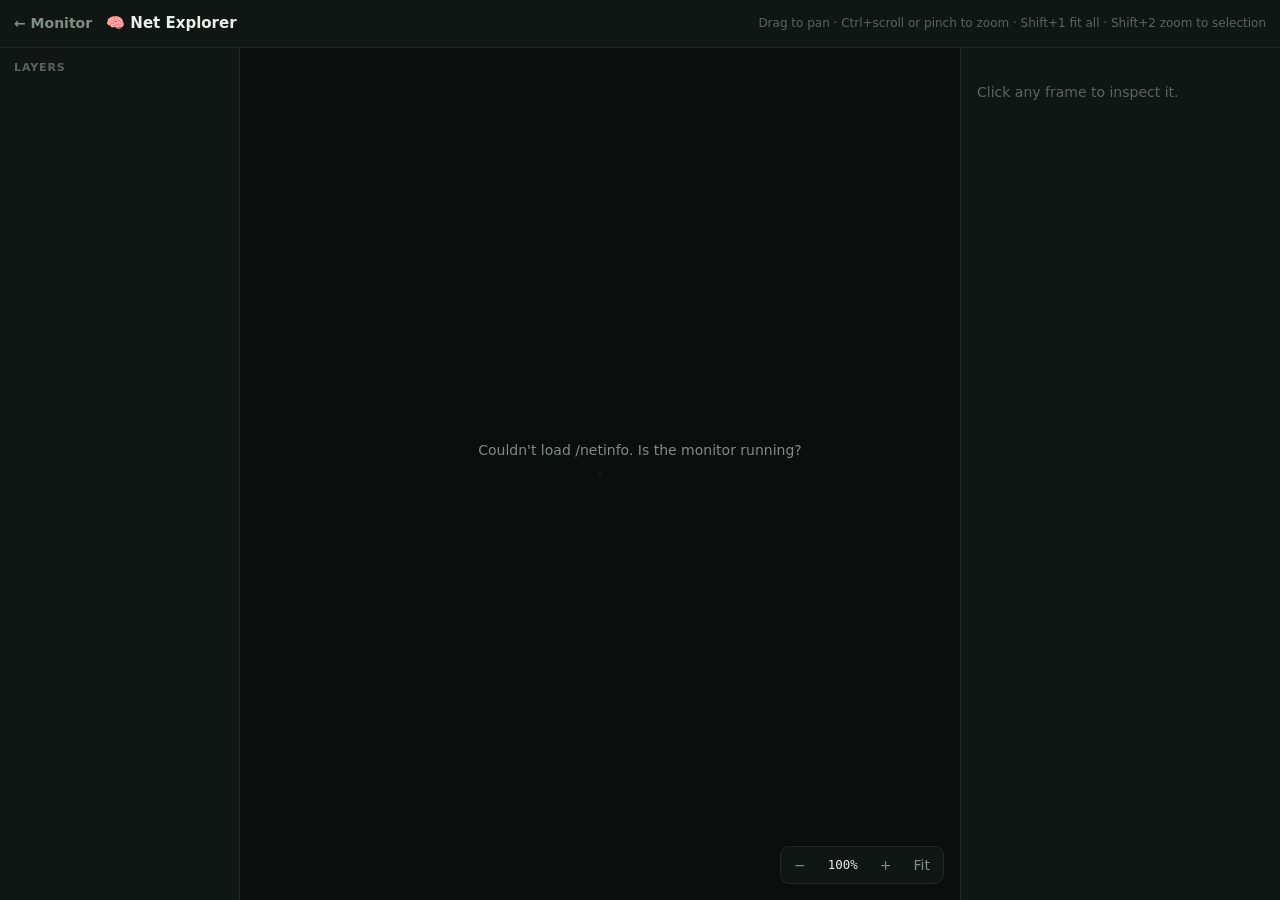
==== net.html @ 9beeb9b5 "Add the net explorer, a worker watchdog and English docs Net explorer (/net): a pan-and-zoom canvas " ====
<!doctype html>
<html lang="en">
<head>
<meta charset="utf-8">
<meta name="viewport" content="width=device-width, initial-scale=1, viewport-fit=cover">
<title>Stockfish Net Explorer</title>
<link rel="icon" href="/favicon.svg" type="image/svg+xml">
<style>
:root {
  color-scheme: dark;
  --bg: #0a0e0d; --panel: #101613; --panel2: #0d1310; --line: #1d2a23; --line2: #2a3d32;
  --text: #e7efe9; --muted: #7d8f85; --dim: #56665d;
  --green: #5fe08a; --blue: #6ea8ff; --amber: #f2b45a; --red: #ff6b6b; --violet: #b48cff; --cyan: #58d5e0;
  --font: "Segoe UI", system-ui, -apple-system, sans-serif;
}
* { box-sizing: border-box; }
html, body { margin: 0; height: 100%; background: var(--bg); color: var(--text); font: 14px/1.45 var(--font); overflow: hidden; }
a { color: var(--blue); }
button { font: inherit; color: inherit; }

/* top bar */
#top { position: fixed; inset: 0 0 auto 0; height: 48px; display: flex; align-items: center; gap: 14px; padding: 0 14px;
       background: var(--panel); border-bottom: 1px solid var(--line); z-index: 5; }
#top .back { color: var(--muted); text-decoration: none; font-weight: 600; }
#top .back:hover { color: var(--text); }
#top h1 { margin: 0; font-size: 15px; font-weight: 700; }
#top .net { color: var(--muted); font-size: 12.5px; font-family: Consolas, monospace; }
#top .hint { margin-left: auto; color: var(--dim); font-size: 12px; white-space: nowrap; }

/* side panels */
.side { position: fixed; top: 48px; bottom: 0; width: 240px; background: var(--panel); z-index: 4; overflow-y: auto; }
#layers { left: 0; border-right: 1px solid var(--line); }
#inspect { right: 0; width: 320px; border-left: 1px solid var(--line); padding: 14px 16px 30px; }
.side h3 { margin: 0; padding: 12px 14px 6px; font-size: 11px; letter-spacing: .08em; text-transform: uppercase; color: var(--dim); }
#layers .item { display: flex; gap: 8px; align-items: center; padding: 5px 14px; cursor: pointer; color: var(--muted); font-size: 13px; }
#layers .item:hover { background: var(--panel2); color: var(--text); }
#layers .item.on { background: #16261d; color: var(--text); }
#layers .item i { width: 9px; height: 9px; border-radius: 2px; flex: none; }
#layers .group { padding: 10px 14px 3px; font-size: 11px; color: var(--dim); text-transform: uppercase; letter-spacing: .06em; }
#inspect h2 { margin: 2px 0 4px; font-size: 17px; }
#inspect .kind { color: var(--dim); font-size: 11px; text-transform: uppercase; letter-spacing: .08em; }
#inspect .props { margin: 12px 0; border-top: 1px solid var(--line); }
#inspect .prop { display: flex; justify-content: space-between; gap: 10px; padding: 6px 0; border-bottom: 1px solid var(--line); font-size: 13px; }
#inspect .prop span:first-child { color: var(--muted); }
#inspect .prop span:last-child { font-family: Consolas, monospace; text-align: right; }
#inspect p { color: #c9d6cd; margin: 10px 0; }
#inspect .src { font-size: 12.5px; }
#inspect .empty { color: var(--dim); margin-top: 20px; }

/* canvas */
/* No text selection on the canvas: a drag pans, it never highlights (the inspector stays selectable) */
#canvas { user-select: none; -webkit-user-select: none; }
#canvas { position: fixed; top: 48px; left: 240px; right: 320px; bottom: 0; overflow: hidden; cursor: grab; touch-action: none;
          background-color: var(--bg);
          background-image: radial-gradient(circle, #1a2620 1px, transparent 1.2px); }
#canvas.grabbing { cursor: grabbing; }
#world { position: absolute; left: 0; top: 0; transform-origin: 0 0; }
#edges { position: absolute; left: 0; top: 0; overflow: visible; pointer-events: none; }

.frame { position: absolute; background: var(--panel); border: 1px solid var(--line2); border-radius: 12px; padding: 16px 18px; cursor: pointer;
         box-shadow: 0 8px 28px rgba(0,0,0,.35); }
.frame:hover { border-color: #3e5a49; }
.frame.on { border-color: var(--green); box-shadow: 0 0 0 2px var(--green), 0 8px 28px rgba(0,0,0,.35); }
.frame .label { position: absolute; top: -22px; left: 2px; font-size: 12px; color: var(--muted); white-space: nowrap; }
.frame h4 { margin: 0 0 6px; font-size: 16px; }
.frame .big { font-size: 28px; font-weight: 800; letter-spacing: -.01em; }
.frame .sub { color: var(--muted); font-size: 12.5px; }
.frame .mono { font-family: Consolas, monospace; }
.chip { display: inline-block; padding: 2px 8px; border-radius: 99px; font-size: 11.5px; font-weight: 700; background: #16261d; color: var(--green); }
.feat { margin-top: 10px; padding: 10px 12px; border-radius: 9px; background: var(--panel2); border: 1px solid var(--line); }
.feat b { font-size: 14px; }
.bar { height: 6px; border-radius: 3px; background: #18231d; margin-top: 6px; overflow: hidden; }
.bar > div { height: 100%; border-radius: 3px; }
.layer { display: flex; align-items: center; justify-content: space-between; gap: 8px; padding: 7px 10px; margin-top: 7px; border-radius: 8px;
         background: var(--panel2); border: 1px solid var(--line); font-size: 13px; }
.layer .shape { font-family: Consolas, monospace; color: var(--cyan); }
.down { text-align: center; color: var(--dim); font-size: 12px; line-height: 1; margin-top: 5px; }

.lane-title { position: absolute; font-size: 22px; font-weight: 800; color: var(--text); white-space: nowrap; }
.lane-sub { position: absolute; font-size: 13px; color: var(--muted); white-space: nowrap; }
.card { position: absolute; width: 260px; background: var(--panel); border: 1px solid var(--line2); border-radius: 10px; padding: 12px 14px; cursor: pointer; }
.card:hover { border-color: #3e5a49; }
.card.on { border-color: var(--green); box-shadow: 0 0 0 2px var(--green); }
.card .date { color: var(--dim); font-size: 11.5px; }
.card .t { font-weight: 700; margin: 3px 0; font-size: 13.5px; }
.card .who { color: var(--muted); font-size: 12px; }
.card .elo { margin-top: 6px; font-family: Consolas, monospace; font-size: 12.5px; color: var(--green); }
.state { display: inline-block; font-size: 10.5px; font-weight: 800; text-transform: uppercase; letter-spacing: .05em; padding: 1px 7px; border-radius: 99px; }
.state.merged { background: #16301f; color: var(--green); }
.state.open { background: #182640; color: var(--blue); }
.state.closed { background: #22201d; color: var(--dim); }

/* stack picker */
.grid { display: grid; grid-template-columns: repeat(24, 1fr); gap: 2px; margin-top: 10px; }
.grid div { aspect-ratio: 1; border-radius: 2px; background: #18231d; }
.grid div.hit { background: var(--amber); box-shadow: 0 0 0 2px #fff3; }
.ctl { display: flex; flex-wrap: wrap; gap: 6px 14px; margin-top: 10px; font-size: 12.5px; color: var(--muted); }
.ctl label { display: flex; align-items: center; gap: 6px; }
.ctl select, .ctl input { background: var(--panel2); color: var(--text); border: 1px solid var(--line2); border-radius: 6px; padding: 2px 4px; font: inherit; }
.ctl input[type=range] { accent-color: var(--amber); width: 110px; padding: 0; }

/* neuron explorer */
#ncv { display: block; margin-top: 12px; image-rendering: pixelated; cursor: crosshair; border-radius: 4px; }
.boards { display: grid; grid-template-columns: repeat(4, 1fr); gap: 14px; margin-top: 12px; }
.boards figure { margin: 0; }
.boards figcaption { font-size: 12px; color: var(--muted); margin-bottom: 4px; }
.boards canvas { width: 100%; image-rendering: pixelated; border-radius: 3px; display: block; }
.legend { display: flex; align-items: center; gap: 8px; font-size: 11.5px; color: var(--muted); margin-top: 8px; }
.legend .ramp { width: 140px; height: 8px; border-radius: 4px; background: linear-gradient(90deg, #4da3ff, #101613, #ff9d4d); }

/* zoom controls */
#zoom { position: fixed; right: 336px; bottom: 16px; display: flex; gap: 4px; align-items: center; z-index: 4;
        background: var(--panel); border: 1px solid var(--line); border-radius: 9px; padding: 4px; }
#zoom button { background: none; border: 0; padding: 4px 9px; border-radius: 6px; cursor: pointer; color: var(--muted); }
#zoom button:hover { background: var(--panel2); color: var(--text); }
#zoom span { min-width: 48px; text-align: center; font-size: 12.5px; font-family: Consolas, monospace; }
#loading { position: fixed; left: 50%; top: 50%; transform: translate(-50%, -50%); color: var(--muted); z-index: 3; }

@media (max-width: 900px) {
  #layers { display: none; }
  #inspect { top: auto; height: 38vh; width: 100%; border-left: 0; border-top: 1px solid var(--line); }
  #canvas { left: 0; right: 0; bottom: 38vh; }
  #zoom { right: 12px; bottom: calc(38vh + 12px); }
  #top .hint { display: none; }
}
</style>
</head>
<body>
<header id="top">
  <a class="back" href="/">← Monitor</a>
  <h1>🧠 Net Explorer</h1>
  <span class="net" id="netname"></span>
  <span class="hint">Drag to pan · Ctrl+scroll or pinch to zoom · Shift+1 fit all · Shift+2 zoom to selection</span>
</header>
<nav class="side" id="layers"><h3>Layers</h3><div id="layerList"></div></nav>
<main id="canvas"><div id="world"><svg id="edges"></svg></div></main>
<aside class="side" id="inspect"><div class="empty">Click any frame to inspect it.</div></aside>
<div id="zoom"><button id="zout" title="Zoom out (−)">−</button><span id="zpct">100%</span><button id="zin" title="Zoom in (+)">+</button><button id="zfit" title="Fit all (Shift+1)">Fit</button></div>
<div id="loading">Reading Stockfish's source…</div>

<script>
const $ = id => document.getElementById(id);
const esc = s => String(s ?? "").replace(/[&<>"]/g, c => ({ "&": "&amp;", "<": "&lt;", ">": "&gt;", '"': "&quot;" }[c]));
const num = n => Number(n).toLocaleString("en-US");
const SRC = "https://github.com/official-stockfish/Stockfish/blob/master/src/";

// ---------- camera ----------
const cam = { x: 0, y: 0, z: 1 };
const world = $("world"), canvas = $("canvas");
function apply() {
  world.style.transform = `translate(${cam.x}px, ${cam.y}px) scale(${cam.z})`;
  $("zpct").textContent = Math.round(cam.z * 100) + "%";
}
function zoomAt(cx, cy, factor) {
  const z = Math.min(4, Math.max(0.08, cam.z * factor));
  cam.x = cx - (cx - cam.x) * (z / cam.z);
  cam.y = cy - (cy - cam.y) * (z / cam.z);
  cam.z = z;
  apply();
}
let pendingFit = null;
function fitTo(box, pad = 60, maxZ = 1.4) {
  const w = canvas.clientWidth, h = canvas.clientHeight;
  // A hidden or not-yet-laid-out canvas has no size: fit once it gets one
  if (w <= pad * 2 || h <= pad * 2) { pendingFit = [box, pad, maxZ]; return; }
  pendingFit = null;
  const z = Math.max(0.08, Math.min(maxZ, (w - pad * 2) / box.w, (h - pad * 2) / box.h));
  cam.z = z;
  cam.x = (w - box.w * z) / 2 - box.x * z;
  cam.y = (h - box.h * z) / 2 - box.y * z;
  apply();
}
let worldBox = { x: 0, y: 0, w: 1000, h: 800 };
const center = () => [canvas.clientWidth / 2, canvas.clientHeight / 2];

// Figma-style input: wheel pans, Ctrl/⌘+wheel (and trackpad pinch) zooms, drag the background to pan
canvas.addEventListener("wheel", e => {
  e.preventDefault();
  const r = canvas.getBoundingClientRect();
  if (e.ctrlKey || e.metaKey) zoomAt(e.clientX - r.left, e.clientY - r.top, Math.exp(-e.deltaY * 0.0022));
  else { cam.x -= e.shiftKey ? e.deltaY : e.deltaX; cam.y -= e.shiftKey ? 0 : e.deltaY; apply(); }
}, { passive: false });

const pointers = new Map();
let drag = null, pinch = null;
canvas.addEventListener("pointerdown", e => {
  if (e.target.closest("input,select,a")) return;  // the stack picker's controls work normally
  e.preventDefault();  // no text selection or native drag starting under the pointer
  window.getSelection()?.removeAllRanges();
  pointers.set(e.pointerId, { x: e.clientX, y: e.clientY });
  if (pointers.size === 2) {
    const [a, b] = [...pointers.values()];
    pinch = { d: Math.hypot(a.x - b.x, a.y - b.y), z: cam.z };
    drag = null;
    return;
  }
  // Frames are clickable; a drag that starts on one still pans once it moves
  drag = { x: e.clientX, y: e.clientY, cx: cam.x, cy: cam.y, moved: false, target: e.target };
  canvas.setPointerCapture(e.pointerId);
});
canvas.addEventListener("pointermove", e => {
  if (!pointers.has(e.pointerId)) return;
  pointers.set(e.pointerId, { x: e.clientX, y: e.clientY });
  if (pinch && pointers.size === 2) {
    const [a, b] = [...pointers.values()], r = canvas.getBoundingClientRect();
    const d = Math.hypot(a.x - b.x, a.y - b.y);
    zoomAt((a.x + b.x) / 2 - r.left, (a.y + b.y) / 2 - r.top, (pinch.z * d / pinch.d) / cam.z);
    return;
  }
  if (!drag) return;
  const dx = e.clientX - drag.x, dy = e.clientY - drag.y;
  if (!drag.moved && Math.hypot(dx, dy) < 4) return;
  drag.moved = true;
  canvas.classList.add("grabbing");
  cam.x = drag.cx + dx; cam.y = drag.cy + dy; apply();
});
const endPointer = e => {
  pointers.delete(e.pointerId);
  if (pointers.size < 2) pinch = null;
  if (drag && !drag.moved && e.type === "pointerup" && drag.target.id === "ncv") pickNeuron(e);
  else if (drag && !drag.moved && e.type === "pointerup") {
    const el = drag.target.closest?.("[data-id]");
    if (el && !drag.target.closest("select,input,a")) select(el.dataset.id);
    else if (!el) select(null);
  }
  drag = null;
  canvas.classList.remove("grabbing");
};
canvas.addEventListener("dragstart", e => e.preventDefault());
canvas.addEventListener("pointerup", endPointer);
canvas.addEventListener("pointercancel", endPointer);

$("zin").onclick = () => zoomAt(...center(), 1.25);
$("zout").onclick = () => zoomAt(...center(), 0.8);
$("zfit").onclick = () => fitTo(worldBox);
document.addEventListener("keydown", e => {
  if (e.target.closest("input,select")) return;
  if (e.shiftKey && e.code === "Digit1") fitTo(worldBox);
  else if (e.shiftKey && e.code === "Digit2" && selected) fitTo(items[selected].box, 80, 2);
  else if (e.key === "+" || e.key === "=") zoomAt(...center(), 1.25);
  else if (e.key === "-") zoomAt(...center(), 0.8);
  else if (e.key === "0" && !e.shiftKey) { const [cx, cy] = center(); zoomAt(cx, cy, 1 / cam.z); }
  else if (e.key === "Escape") select(null);
});

// ---------- items ----------
const items = {};   // id -> {el, box, info()}
let selected = null;
function add(id, html, box, opts) {
  const el = document.createElement("div");
  el.className = opts.cls || "frame";
  el.dataset.id = id;
  Object.assign(el.style, { left: box.x + "px", top: box.y + "px", width: box.w + "px", ...(box.h ? { height: box.h + "px" } : {}) });
  el.innerHTML = (opts.label ? `<div class="label">${esc(opts.label)}</div>` : "") + html;
  world.appendChild(el);
  items[id] = { el, box: { ...box, h: box.h || el.offsetHeight }, info: opts.info, layer: opts.layer, color: opts.color, group: opts.group };
  return el;
}
function text(cls, s, x, y) {
  const el = document.createElement("div");
  el.className = cls; el.textContent = s;
  Object.assign(el.style, { left: x + "px", top: y + "px" });
  world.appendChild(el);
}
function select(id) {
  if (selected && items[selected]) items[selected].el.classList.remove("on");
  document.querySelectorAll("#layers .item.on").forEach(e => e.classList.remove("on"));
  selected = id;
  if (!id) { $("inspect").innerHTML = `<div class="empty">Click any frame to inspect it.</div>`; return; }
  items[id].el.classList.add("on");
  document.querySelector(`#layers .item[data-id="${CSS.escape(id)}"]`)?.classList.add("on");
  const i = items[id].info();
  $("inspect").innerHTML = `<div class="kind">${esc(i.kind)}</div><h2>${esc(i.title)}</h2>
    ${i.props?.length ? `<div class="props">${i.props.map(([k, v]) => `<div class="prop"><span>${esc(k)}</span><span>${esc(v)}</span></div>`).join("")}</div>` : ""}
    ${(i.text || []).map(p => `<p>${p}</p>`).join("")}
    ${i.src ? `<div class="src">Source: ${i.src.map(([label, url]) => `<a href="${url}" target="_blank" rel="noopener">${esc(label)}</a>`).join(" · ")}</div>` : ""}`;
}
function edge(a, b, color = "#3e5a49") {
  edges.push([a, b, color]);
}
const edges = [];
function drawEdges() {
  const svg = $("edges");
  svg.setAttribute("width", worldBox.x + worldBox.w + 400);
  svg.setAttribute("height", worldBox.y + worldBox.h + 400);
  svg.innerHTML = `<defs><marker id="arr" viewBox="0 0 10 10" refX="9" refY="5" markerWidth="7" markerHeight="7" orient="auto-start-reverse">
    <path d="M0,0 L10,5 L0,10 z" fill="#5d7d69"/></marker></defs>` + edges.map(([a, b, color]) => {
    const A = items[a].box, B = items[b].box;
    const x1 = A.x + A.w, y1 = A.y + A.h / 2, x2 = B.x - 6, y2 = B.y + B.h / 2, mx = (x1 + x2) / 2;
    return `<path d="M${x1},${y1} C${mx},${y1} ${mx},${y2} ${x2},${y2}" fill="none" stroke="${color}" stroke-width="2.5" marker-end="url(#arr)"/>`;
  }).join("");
}

// ---------- build ----------
async function build() {
  let d;
  try { d = await (await fetch("/netinfo")).json(); }
  catch { $("loading").textContent = "Couldn't load /netinfo. Is the monitor running?"; return; }
  $("loading").remove();
  $("netname").textContent = d.net ? `master net: ${d.net}` : "";
  const D = d.dims, inputs = D.psq + D.threats + D.pairs, L1 = d.l1, L2 = d.l2, L3 = d.l3, S = d.stacks;
  const SS = d.stored_stacks || S;  // distinct stacks the file stores: several combinations can share one
  const ftWeights = inputs * L1, stackParams = (L1 * L2 + L2) + (2 * L2 * L3 + L3) + (2 * L2 + 2 * L3 + 1);
  const total = ftWeights + L1 + SS * stackParams;
  const pct = n => (100 * n / total).toFixed(n / total < 0.01 ? 2 : 1) + "%";

  // Row 1: the network, left to right
  add("pos", `<h4>Position</h4><div class="big">♚ ♛ ♜</div>
    <div class="sub" style="margin-top:8px">Every evaluation starts from the pieces on the board, seen twice: once from the side to move ("us") and once from the opponent ("them").</div>`,
    { x: 0, y: 40, w: 250 }, { label: "Input", layer: "Position", color: "var(--text)", group: "Network",
      info: () => ({ kind: "Input", title: "The position", text: [
        "The net never sees moves or search: just where every piece stands. It looks at the board twice, once from each side's point of view, and the two views are combined later.",
        "Because a move only changes a couple of pieces, Stockfish doesn't recompute everything per position: it adds and subtracts the inputs that changed (the \"accumulator\"). That's why NNUE is fast enough for millions of positions per second."] }) });

  const feat = (name, n, color, desc) => `<div class="feat"><div style="display:flex;justify-content:space-between"><b>${name}</b><span class="mono">${num(n)}</span></div>
    <div class="sub">${desc}</div><div class="bar"><div style="width:${(100 * n / inputs).toFixed(1)}%;background:${color}"></div></div></div>`;
  add("inputs", `<h4>Input features</h4><div class="big">${num(inputs)}</div><div class="sub">on/off inputs per side, only a few dozen active at a time</div>
    ${feat("K32H3", D.psq, "var(--blue)", "piece-squares, by king bucket and heavy material")}
    ${feat("Full_Threats", D.threats, "var(--red)", "which piece attacks which")}
    ${feat("PP_3Wide", D.pairs, "var(--violet)", "pairs of pawns")}`,
    { x: 350, y: -40, w: 330 }, { label: "Feature sets", layer: "Input features", color: "var(--blue)", group: "Network",
      info: () => ({ kind: "Input layer", title: "Input features", props: [
          ["K32H3 (piece-squares)", num(D.psq)], ["Full_Threats", num(D.threats)], ["PP_3Wide (pawn pairs)", num(D.pairs)], ["Total per side", num(inputs)]],
        text: [
          "<b>K32H3</b>: every piece on every square, relative to your own king (32 king buckets, mirrored so the king is always on the e–h files) and to how much heavy material is left (3 blocks: no rooks or queens, some, or the opponent has a queen).",
          "<b>Full_Threats</b>: one input for each \"this piece attacks that piece\" relationship. This is what the SFNN v17–v20 architectures added: the net sees tactics directly instead of inferring them.",
          "<b>PP_3Wide</b>: pairs of pawns, so pawn structure (chains, doubled pawns, passers) is visible as a whole.",
          "Each input is just on or off. A position switches on only a few dozen to a couple of hundred of the " + num(inputs) + "."],
        src: [["k32h3.h", SRC + "nnue/features/k32h3.h"], ["full_threats.h", SRC + "nnue/features/full_threats.h"], ["pp_3wide.h", SRC + "nnue/features/pp_3wide.h"]] }) });

  add("ft", `<h4>Feature transformer</h4><div class="big">${num(L1)}</div><div class="sub">numbers per side ("the accumulator")</div>
    <div class="layer"><span>${num(inputs)} → ${num(L1)}</span><span class="shape">× 2 sides</span></div>
    <div class="layer"><span>weights</span><span class="shape">${(ftWeights / 1e6).toFixed(1)} M</span></div>
    <div class="sub" style="margin-top:10px"><span class="chip">${pct(ftWeights)} of the net</span></div>`,
    { x: 780, y: 20, w: 280 }, { label: "Layer 0", layer: "Feature transformer", color: "var(--green)", group: "Network",
      info: () => ({ kind: "Layer 0 · the big one", title: "Feature transformer", props: [
          ["Inputs", num(inputs)], ["Outputs per side", num(L1)], ["Weights", num(ftWeights)], ["Share of all parameters", pct(ftWeights)]],
        text: [
          "Each active input adds its own column of " + num(L1) + " weights into the accumulator. Both sides use the same weights, from their own point of view.",
          "This layer holds almost the whole net, which is why the .nnue file is over 100 MB. It's also why it's cheap: a move updates a few columns instead of recomputing anything.",
          "Recipe settings like <code>ft-weight-decay</code>, the change behind the 10 Nov net, act on exactly these weights."],
        src: [["nnue_feature_transformer.h", SRC + "nnue/nnue_feature_transformer.h"]] }) });

  add("pair", `<h4>Pairwise multiply</h4><div class="big">${num(L1)}</div><div class="sub">2 sides × ${num(L1 / 2)}</div>
    <div class="layer"><span>clip each to 0–1</span><span class="shape">${num(L1)}</span></div>
    <div class="layer"><span>first half × second half</span><span class="shape">${num(L1 / 2)}</span></div>
    <div class="layer"><span>us ⧺ them</span><span class="shape">${num(L1)}</span></div>`,
    { x: 1160, y: 30, w: 270 }, { label: "Activation", layer: "Pairwise multiply", color: "var(--cyan)", group: "Network",
      info: () => ({ kind: "Activation", title: "Clip and pairwise multiply", props: [["In", "2 × " + num(L1)], ["Out", num(L1)]],
        text: ["Each side's " + num(L1) + " numbers are clipped, then the first half is multiplied by the second half, giving " + num(L1 / 2) + " per side. The side to move's half comes first, then the opponent's.",
               "Many results come out as exactly zero, so the next layer only has to work on the non-zero ones: the \"sparse input\" trick that keeps it fast."],
        src: [["nnue_feature_transformer.h", SRC + "nnue/nnue_feature_transformer.h"]] }) });

  add("stack", `<h4>Layer stack</h4><div class="sub">one of ${S}, picked per position</div>
    <div class="layer"><span>fc_0 (sparse)</span><span class="shape">${num(L1)} → ${L2}</span></div>
    <div class="down">↓ squared clipped ReLU ⧺ clipped ReLU</div>
    <div class="layer"><span>fc_1</span><span class="shape">${2 * L2} → ${L3}</span></div>
    <div class="down">↓ squared clipped ReLU ⧺ clipped ReLU</div>
    <div class="layer"><span>fc_2</span><span class="shape">${2 * L2 + 2 * L3} → 1</span></div>
    <div class="sub" style="margin-top:8px">${num(stackParams)} weights each · ${SS !== S ? SS + " distinct in the file · " : ""}${pct(SS * stackParams)} of the net in all</div>`,
    { x: 1530, y: -10, w: 300 }, { label: "Layers 1–3", layer: "Layer stack", color: "var(--amber)", group: "Network",
      info: () => ({ kind: "Layers 1–3", title: "Layer stack", props: [
          ["fc_0", num(L1) + " → " + L2], ["fc_1", 2 * L2 + " → " + L3], ["fc_2", (2 * L2 + 2 * L3) + " → 1"], ["Combinations", S], ["Distinct stacks in the file", SS], ["Weights per stack", num(stackParams)]],
        text: ["A small dense network: after each layer, the outputs go through two activations side by side (squared and plain clipped ReLU), and the last layer sees the outputs of both earlier layers.",
               "There are " + S + " kinds of position, each with its own stack. In this net's file only " + SS + " distinct stacks are stored: rarer combinations fall back to a shared one. The picker below shows which combination a position falls into."],
        src: [["nnue_architecture.h", SRC + "nnue/nnue_architecture.h"]] }) });

  add("out", `<h4>Evaluation</h4><div class="big">1 number</div><div class="sub">fc_2 output + a skip connection from fc_0, scaled for search</div>`,
    { x: 1930, y: 60, w: 240 }, { label: "Output", layer: "Evaluation", color: "var(--green)", group: "Network",
      info: () => ({ kind: "Output", title: "Evaluation", text: [
        "The final number is fc_2's output plus a shortcut straight from fc_0 (output 30 minus output 31), rescaled so that 600 internal units make one unit of the net's scale.",
        "Search then uses this number millions of times per second to decide which lines are worth looking at."],
        src: [["nnue_architecture.h", SRC + "nnue/nnue_architecture.h"], ["network.cpp", SRC + "nnue/network.cpp"]] }) });

  // The stack picker, with live controls
  add("picker", `<h4>Which stack runs?</h4><div class="sub">${S} = 8 piece-count bands × 4 queen cases × 3 pawn layouts × 2</div>
    <div class="ctl">
      <label>Pieces <input type="range" id="pk" min="2" max="32" value="24"><span id="pkv" class="mono">24</span></label>
      <label>Queens <select id="pq"><option value="3">both sides</option><option value="2">only us</option><option value="1">only them</option><option value="0">none</option></select></label>
      <label>Pawns <select id="pl"><option value="0">both wings</option><option value="1">one wing</option><option value="2">no pawns</option></select></label>
      <label>Officers <select id="pm"><option value="1">2+ on a side</option><option value="0">at most 1</option></select></label>
    </div>
    <div class="grid" id="grid"></div><div class="sub" id="pickOut" style="margin-top:8px"></div>`,
    { x: 1530, y: 470, w: 520 }, { label: "Layer stack selection", layer: "Stack picker", color: "var(--amber)", group: "Network",
      info: () => ({ kind: "Routing", title: "Which layer stack runs", props: [["Piece-count bands", "8 (every 4 pieces)"], ["Queen cases", "4"], ["Pawn layouts", "3"], ["Officers", "2"], ["Combinations", S]],
        text: ["Before the small layers run, Stockfish picks one of " + S + " stacks from four facts about the position: how many pieces are left, who still has a queen, whether pawns are on both wings, one wing or gone, and whether either side has two or more pieces besides pawns and king.",
               "Try the controls on the frame: the highlighted square is the combination your position falls into. (The file can map some rare combinations onto a shared stack.)"],
        src: [["network.cpp · layer_stack()", SRC + "nnue/network.cpp"]] }) });
  const grid = $("grid");
  grid.innerHTML = Array.from({ length: 192 }, () => "<div></div>").join("");
  const pick = () => {
    const pieces = +$("pk").value, band = Math.floor((pieces - 1) / 4), q = +$("pq").value, l = +$("pl").value, m = +$("pm").value;
    const idx = ((band * 4 + q) * 3 + l) * 2 + m;
    $("pkv").textContent = pieces;
    [...grid.children].forEach((c, i) => c.classList.toggle("hit", i === idx));
    $("pickOut").textContent = `Combination #${idx}: band ${band} (${band * 4 + 1}–${band * 4 + 4} pieces)`;
  };
  ["pk", "pq", "pl", "pm"].forEach(id => $(id).addEventListener("input", pick));
  pick();

  edge("pos", "inputs"); edge("inputs", "ft"); edge("ft", "pair"); edge("pair", "stack"); edge("stack", "out");

  // Inside the feature transformer: what each of the L1 neurons learned, as piece-square heatmaps
  const kings = []; for (let r = 1; r <= 8; r++) for (const f of "efgh") kings.push(f + r);
  add("neurons", `<h4>Inside the feature transformer: all ${num(L1)} neurons</h4>
    <div class="sub">Each tile is one neuron: how much a piece on each square pushes it up (orange) or down (blue).
      Click a tile to open it. Real weights from <span class="mono">${esc(d.net || "the master net")}</span>.</div>
    <div class="ctl">
      <label>Our king on <select id="nk">${kings.map(k => `<option${k === "g1" ? " selected" : ""}>${k}</option>`).join("")}</select></label>
      <label>Material <select id="nb"><option value="0">no rooks or queens</option><option value="1" selected>rooks/queens, they have no queen</option><option value="2">they have a queen</option></select></label>
      <label>Piece <select id="ns">${SLOT_NAMES.map((n, i) => `<option value="${i}"${i === 8 ? " selected" : ""}>${n}</option>`).join("")}</select></label>
    </div>
    <div class="legend"><span>pushes down</span><span class="ramp"></span><span>pushes up</span><span id="nstat" class="mono"></span></div>
    <canvas id="ncv" width="${32 * 36}" height="${Math.ceil(L1 / 32) * 36}" style="width:${32 * 36}px"></canvas>`,
    { x: 2330, y: -80, w: 32 * 36 + 40 }, { label: "Weights", layer: "All neurons", color: "#ff9d4d", group: "Inside the net",
      info: () => ({ kind: "Real weights", title: "All " + num(L1) + " neurons", props: [
          ["King square", W.data ? W.data.king + " (bucket " + W.data.bucket + ")" : "…"], ["Material block", $("nb").selectedOptions[0].text], ["Piece", SLOT_NAMES[+$("ns").value]]],
        text: ["Every input switches on one column of " + num(L1) + " weights, one per neuron. Here the columns for one piece type are laid out as 8×8 boards, one tile per neuron, so you can see what each neuron reacts to.",
               "Inputs depend on where your own king stands (mirrored so it's always on files e–h) and how much heavy material is left. That's why there are king-square and material controls.",
               "Look for structure: neurons that care about the king's shelter, the centre, a single file, or pieces near the enemy king. Threat and pawn-pair weights aren't shown; this is the piece-square part."],
        src: [["k32h3.h (input layout)", SRC + "nnue/features/k32h3.h"]] }) });
  add("neuron", `<h4 id="nTitle">Neuron —</h4><div class="sub" id="nSub">Click a tile in the grid to open it here.</div><div class="boards" id="nBoards"></div>`,
    { x: 2330 + 32 * 36 + 120, y: -80, w: 620 }, { label: "Selected neuron", layer: "Selected neuron", color: "#ff9d4d", group: "Inside the net",
      info: () => neuronInfo() });
  edge("ft", "neurons", "#6b5232");
  ["nk", "nb"].forEach(id => $(id).addEventListener("change", loadWeights));
  $("ns").addEventListener("change", drawGrid);

  // Row 2: history of the default net
  const hy = 1450;  // below the neuron grid, which is the tallest thing on the canvas
  text("lane-title", "The net's history on master", 0, hy);
  text("lane-sub", "Each card replaced the one before it. Elo is the LTC test's estimate.", 0, hy + 34);
  (d.history || []).slice().reverse().forEach((n, i) => {
    const id = "net-" + n.sha.slice(0, 8);
    add(id, `<div class="date">${esc(n.date)}</div><div class="t">${esc(n.subject)}</div><div class="who">${esc(n.author)}</div>
      ${n.elo ? `<div class="elo">${n.elo.elo >= 0 ? "+" : ""}${n.elo.elo.toFixed(2)} Elo (${n.elo.lo.toFixed(1)} to ${n.elo.hi.toFixed(1)})</div>` : ""}`,
      { x: i * 290, y: hy + 80, w: 260 }, { cls: "card", layer: n.date + " · " + n.author, color: "var(--green)", group: "Net history",
        info: () => ({ kind: "Net on master · " + n.date, title: n.subject, props: [["Author", n.author], ["Net file", n.net || "—"], ["Commit", n.sha.slice(0, 8)],
            ...(n.elo ? [["LTC Elo", (n.elo.elo >= 0 ? "+" : "") + n.elo.elo.toFixed(2)], ["95% range", n.elo.lo.toFixed(2) + " to " + n.elo.hi.toFixed(2)]] : [])],
          src: [["commit", "https://github.com/official-stockfish/Stockfish/commit/" + n.sha],
                ...(n.nettest ? [["nettest PR #" + n.nettest, "https://github.com/vondele/nettest/pull/" + n.nettest]] : []),
                ...(n.elo ? [["LTC test", "https://tests.stockfishchess.org/tests/view/" + n.elo.run]] : [])] }) });
  });

  // Row 3: what the net trainers are trying right now
  const ny = hy + 420, prs = d.nettest || [];
  text("lane-title", "Training experiments on nettest", 0, ny);
  const by = {};
  prs.forEach(p => (by[p.author] = by[p.author] || []).push(p));
  text("lane-sub", `The latest ${prs.length} recipe PRs. A merged one became a master net; most get closed. Who's experimenting: ` +
    Object.entries(by).sort((a, b) => b[1].length - a[1].length).map(([a, l]) => `${a} ${l.length}`).join(", "), 0, ny + 34);
  prs.forEach((p, i) => {
    add("pr-" + p.number, `<span class="state ${p.state}">${p.state}</span> <span class="date">#${p.number} · ${esc(p.opened)}</span>
      <div class="t">${esc(p.title)}</div><div class="who">${esc(p.author)}</div>`,
      { x: (i % 8) * 290, y: ny + 80 + Math.floor(i / 8) * 130, w: 260 },
      { cls: "card", layer: "#" + p.number + " " + p.title, color: p.state === "merged" ? "var(--green)" : p.state === "open" ? "var(--blue)" : "var(--dim)", group: "Experiments",
        info: () => ({ kind: "nettest PR · " + p.state, title: p.title, props: [["Author", p.author], ["Opened", p.opened], ["Number", "#" + p.number]],
          text: [p.state === "merged" ? "This recipe change was accepted: it produced a net that beat master." : p.state === "open" ? "Still being tried: the training cluster may be running it, or it's waiting on Fishtest." : "Closed: the net it produced didn't beat master, or the idea was replaced."],
          src: [["Open on GitHub", p.url]] }) });
  });

  // Layers panel
  const groups = {};
  Object.entries(items).forEach(([id, it]) => (groups[it.group] = groups[it.group] || []).push([id, it]));
  $("layerList").innerHTML = Object.entries(groups).map(([g, list]) => `<div class="group">${esc(g)}</div>` +
    list.map(([id, it]) => `<div class="item" data-id="${esc(id)}"><i style="background:${it.color}"></i>${esc(it.layer)}</div>`).join("")).join("");
  $("layerList").addEventListener("click", e => {
    const id = e.target.closest(".item")?.dataset.id;
    if (id) { select(id); fitTo(items[id].box, 80, 1.6); }
  });

  // Sizes are known once rendered: measure, draw the arrows, frame everything
  Object.values(items).forEach(it => { it.box.h = it.el.offsetHeight; });
  const all = Object.values(items).map(it => it.box);
  const minX = Math.min(...all.map(b => b.x)), minY = Math.min(...all.map(b => b.y)) - 40;
  worldBox = { x: minX, y: minY, w: Math.max(...all.map(b => b.x + b.w)) - minX, h: Math.max(...all.map(b => b.y + b.h)) - minY };
  drawEdges();
  fitTo({ x: -40, y: -80, w: 2260, h: 860 });
  loadWeights();
}

// ---------- weights ----------
const SLOT_NAMES = ["Our pawn", "Their pawn", "Our knight", "Their knight", "Our bishop", "Their bishop",
                    "Our rook", "Their rook", "Our queen", "Their queen", "Either king"];
const W = { data: null, w: null, biases: null, neuron: null };
const b64 = s => Uint8Array.from(atob(s), c => c.charCodeAt(0));

async function loadWeights() {
  $("nstat").textContent = "loading…";
  let r;
  try { r = await (await fetch(`/netweights?king=${$("nk").value}&block=${$("nb").value}`)).json(); }
  catch { $("nstat").textContent = "couldn't load the weights"; return; }
  if (r.error) { $("nstat").textContent = r.error; return; }
  W.data = r;
  W.w = new Int8Array(b64(r.weights).buffer);
  W.biases = new Int16Array(b64(r.biases).buffer);
  drawGrid();
  if (W.neuron != null) showNeuron(W.neuron);
}

// weight of (slot, square, neuron); the file is input-major: input = slot*64 + square
const wAt = (slot, sq, n) => W.w[(slot * 64 + sq) * W.data.l1 + n];

function color(v, scale) {
  const t = Math.max(-1, Math.min(1, v / scale));
  const base = [16, 22, 19], pos = [255, 157, 77], neg = [77, 163, 255], to = t >= 0 ? pos : neg, a = Math.abs(t);
  return `rgb(${base.map((b, i) => Math.round(b + (to[i] - b) * a)).join(",")})`;
}
function scaleFor(slot) {
  // 99th percentile of |weight| for this piece, so a few extreme weights don't wash out the rest
  const vals = [];
  for (let sq = 0; sq < 64; sq++) for (let n = 0; n < W.data.l1; n += 3) vals.push(Math.abs(wAt(slot, sq, n)));
  vals.sort((a, b) => a - b);
  return Math.max(1, vals[Math.floor(vals.length * 0.99)]);
}
function drawBoard(ctx, ox, oy, cell, slot, n, scale) {
  for (let sq = 0; sq < 64; sq++) {
    ctx.fillStyle = color(wAt(slot, sq, n), scale);
    ctx.fillRect(ox + (sq % 8) * cell, oy + (7 - Math.floor(sq / 8)) * cell, cell, cell);
  }
}
function drawGrid() {
  if (!W.data) return;
  const cv = $("ncv"), ctx = cv.getContext("2d"), slot = +$("ns").value, scale = scaleFor(slot);
  ctx.fillStyle = "#0a0e0d"; ctx.fillRect(0, 0, cv.width, cv.height);
  for (let n = 0; n < W.data.l1; n++) drawBoard(ctx, (n % 32) * 36 + 2, Math.floor(n / 32) * 36 + 2, 4, slot, n, scale);
  if (W.neuron != null) { ctx.strokeStyle = "#5fe08a"; ctx.lineWidth = 2; ctx.strokeRect((W.neuron % 32) * 36 + 1, Math.floor(W.neuron / 32) * 36 + 1, 34, 34); }
  $("nstat").textContent = `king ${W.data.king} · scale ±${scale}`;
}
function pickNeuron(e) {
  if (!W.data) return;
  const r = $("ncv").getBoundingClientRect();
  const col = Math.floor((e.clientX - r.left) / r.width * 32), row = Math.floor((e.clientY - r.top) / r.height * Math.ceil(W.data.l1 / 32));
  const n = row * 32 + col;
  if (n >= 0 && n < W.data.l1) { W.neuron = n; drawGrid(); showNeuron(n); }
}
function showNeuron(n) {
  $("nTitle").textContent = `Neuron ${n}`;
  $("nSub").textContent = `bias ${W.biases[n]} · our king on ${W.data.king} · ${$("nb").selectedOptions[0].text}`;
  const order = [0, 2, 4, 6, 8, 10, 1, 3, 5, 7, 9];  // ours first, then theirs
  $("nBoards").innerHTML = order.map(s => `<figure><figcaption>${SLOT_NAMES[s]}</figcaption><canvas width="128" height="128" data-slot="${s}"></canvas></figure>`).join("");
  let scale = 1;
  for (let s = 0; s < 11; s++) for (let sq = 0; sq < 64; sq++) scale = Math.max(scale, Math.abs(wAt(s, sq, n)));
  $("nBoards").querySelectorAll("canvas").forEach(c => drawBoard(c.getContext("2d"), 0, 0, 16, +c.dataset.slot, n, scale));
  items.neuron.box.h = items.neuron.el.offsetHeight;
  select("neuron");
}
function neuronInfo() {
  const n = W.neuron;
  if (n == null || !W.data) return { kind: "Neuron", title: "No neuron selected", text: ["Click a tile in the grid of all neurons."] };
  const all = [];
  for (let s = 0; s < 11; s++) for (let sq = 0; sq < 64; sq++) all.push([wAt(s, sq, n), s, sq]);
  all.sort((a, b) => b[0] - a[0]);
  const sqName = sq => "abcdefgh"[sq % 8] + (Math.floor(sq / 8) + 1);
  const fmt = ([v, s, sq]) => `${SLOT_NAMES[s].toLowerCase()} on ${sqName(sq)} (${v > 0 ? "+" : ""}${v})`;
  return { kind: "Neuron " + n, title: "What neuron " + n + " reacts to", props: [["Bias", W.biases[n]], ["King on", W.data.king], ["Strongest up", fmt(all[0])], ["Strongest down", fmt(all[all.length - 1])]],
    text: ["Pushes it up most: " + all.slice(0, 5).map(fmt).join(", ") + ".",
           "Pushes it down most: " + all.slice(-5).reverse().map(fmt).join(", ") + ".",
           "The neuron's value is its bias plus the weights of every piece on the board (plus threats and pawn pairs, not shown). It's then clipped and multiplied with its partner neuron before the layer stack sees it."] };
}
apply();
build();
new ResizeObserver(() => { if (pendingFit) fitTo(...pendingFit); }).observe(canvas);
</script>
</body>
</html>
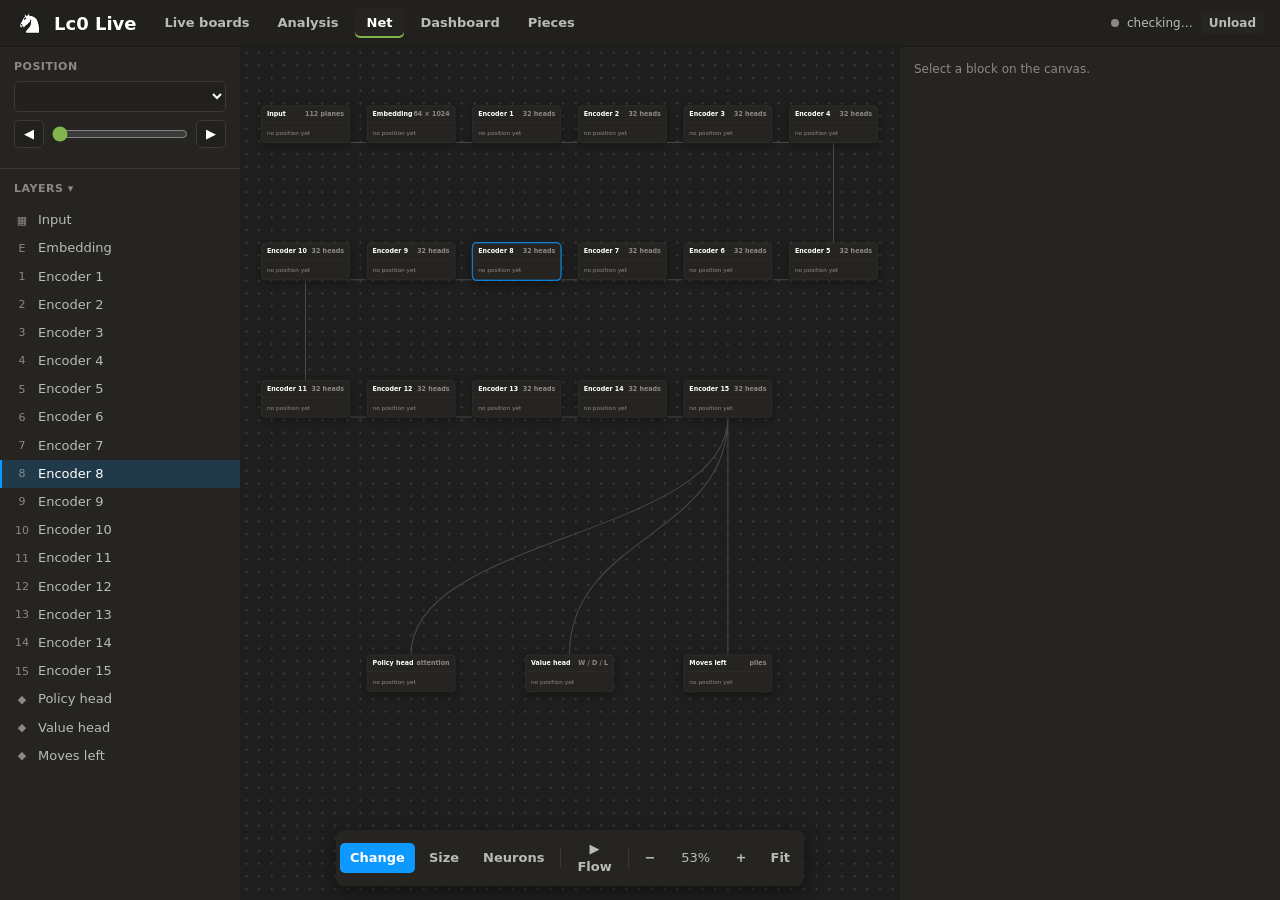
==== commit 6d87acf9: "Lc0 training-client dashboard: live boards, analysis, net explorer, stats A local web app for the Le" ====
--- a/net.html
+++ b/net.html
@@ -2,565 +2,709 @@
 <html lang="en">
 <head>
 <meta charset="utf-8">
-<meta name="viewport" content="width=device-width, initial-scale=1, viewport-fit=cover">
-<title>Stockfish Net Explorer</title>
-<link rel="icon" href="/favicon.svg" type="image/svg+xml">
+<meta name="viewport" content="width=device-width, initial-scale=1">
+<link rel="icon" type="image/svg+xml" href="/favicon.svg">
+<link rel="manifest" href="/manifest.webmanifest">
+<link rel="apple-touch-icon" href="/icons/apple-touch-icon.png">
+<meta name="theme-color" content="#21201d">
+<script src="/pwa.js"></script>
+<title>Lc0 Net Explorer</title>
 <style>
 :root {
-  color-scheme: dark;
-  --bg: #0a0e0d; --panel: #101613; --panel2: #0d1310; --line: #1d2a23; --line2: #2a3d32;
-  --text: #e7efe9; --muted: #7d8f85; --dim: #56665d;
-  --green: #5fe08a; --blue: #6ea8ff; --amber: #f2b45a; --red: #ff6b6b; --violet: #b48cff; --cyan: #58d5e0;
-  --font: "Segoe UI", system-ui, -apple-system, sans-serif;
+  --bg: #312e2b; --panel: #262421; --panel-2: #21201d; --panel-hover: #2f2d2a; --line: #3c3a37;
+  --text: #fff; --text-2: #bababa; --text-3: #8b8987;
+  --green: #81b64c; --green-dark: #45753c;
+  --sq-light: #ebecd0; --sq-dark: #739552; --hl-light: #f5f682; --hl-dark: #b9ca43; --arrow: #ffaa00;
+  --canvas: #1e1e1e; --dot: #383838; --select: #0d99ff;
+  --heat: 255, 170, 0;      /* sequential: one hue, strength = opacity */
+  --heat-board: 255, 96, 0; /* deeper orange on the big board, so it reads on the cream squares */
+  --neg: 57, 135, 229;      /* diverging pair for signed values: blue (-) / orange (+), transparent at 0 */
 }
 * { box-sizing: border-box; }
-html, body { margin: 0; height: 100%; background: var(--bg); color: var(--text); font: 14px/1.45 var(--font); overflow: hidden; }
-a { color: var(--blue); }
-button { font: inherit; color: inherit; }
-
-/* top bar */
-#top { position: fixed; inset: 0 0 auto 0; height: 48px; display: flex; align-items: center; gap: 14px; padding: 0 14px;
-       background: var(--panel); border-bottom: 1px solid var(--line); z-index: 5; }
-#top .back { color: var(--muted); text-decoration: none; font-weight: 600; }
-#top .back:hover { color: var(--text); }
-#top h1 { margin: 0; font-size: 15px; font-weight: 700; }
-#top .net { color: var(--muted); font-size: 12.5px; font-family: Consolas, monospace; }
-#top .hint { margin-left: auto; color: var(--dim); font-size: 12px; white-space: nowrap; }
-
-/* side panels */
-.side { position: fixed; top: 48px; bottom: 0; width: 240px; background: var(--panel); z-index: 4; overflow-y: auto; }
-#layers { left: 0; border-right: 1px solid var(--line); }
-#inspect { right: 0; width: 320px; border-left: 1px solid var(--line); padding: 14px 16px 30px; }
-.side h3 { margin: 0; padding: 12px 14px 6px; font-size: 11px; letter-spacing: .08em; text-transform: uppercase; color: var(--dim); }
-#layers .item { display: flex; gap: 8px; align-items: center; padding: 5px 14px; cursor: pointer; color: var(--muted); font-size: 13px; }
-#layers .item:hover { background: var(--panel2); color: var(--text); }
-#layers .item.on { background: #16261d; color: var(--text); }
-#layers .item i { width: 9px; height: 9px; border-radius: 2px; flex: none; }
-#layers .group { padding: 10px 14px 3px; font-size: 11px; color: var(--dim); text-transform: uppercase; letter-spacing: .06em; }
-#inspect h2 { margin: 2px 0 4px; font-size: 17px; }
-#inspect .kind { color: var(--dim); font-size: 11px; text-transform: uppercase; letter-spacing: .08em; }
-#inspect .props { margin: 12px 0; border-top: 1px solid var(--line); }
-#inspect .prop { display: flex; justify-content: space-between; gap: 10px; padding: 6px 0; border-bottom: 1px solid var(--line); font-size: 13px; }
-#inspect .prop span:first-child { color: var(--muted); }
-#inspect .prop span:last-child { font-family: Consolas, monospace; text-align: right; }
-#inspect p { color: #c9d6cd; margin: 10px 0; }
-#inspect .src { font-size: 12.5px; }
-#inspect .empty { color: var(--dim); margin-top: 20px; }
-
-/* canvas */
-/* No text selection on the canvas: a drag pans, it never highlights (the inspector stays selectable) */
-#canvas { user-select: none; -webkit-user-select: none; }
-#canvas { position: fixed; top: 48px; left: 240px; right: 320px; bottom: 0; overflow: hidden; cursor: grab; touch-action: none;
-          background-color: var(--bg);
-          background-image: radial-gradient(circle, #1a2620 1px, transparent 1.2px); }
-#canvas.grabbing { cursor: grabbing; }
-#world { position: absolute; left: 0; top: 0; transform-origin: 0 0; }
-#edges { position: absolute; left: 0; top: 0; overflow: visible; pointer-events: none; }
-
-.frame { position: absolute; background: var(--panel); border: 1px solid var(--line2); border-radius: 12px; padding: 16px 18px; cursor: pointer;
-         box-shadow: 0 8px 28px rgba(0,0,0,.35); }
-.frame:hover { border-color: #3e5a49; }
-.frame.on { border-color: var(--green); box-shadow: 0 0 0 2px var(--green), 0 8px 28px rgba(0,0,0,.35); }
-.frame .label { position: absolute; top: -22px; left: 2px; font-size: 12px; color: var(--muted); white-space: nowrap; }
-.frame h4 { margin: 0 0 6px; font-size: 16px; }
-.frame .big { font-size: 28px; font-weight: 800; letter-spacing: -.01em; }
-.frame .sub { color: var(--muted); font-size: 12.5px; }
-.frame .mono { font-family: Consolas, monospace; }
-.chip { display: inline-block; padding: 2px 8px; border-radius: 99px; font-size: 11.5px; font-weight: 700; background: #16261d; color: var(--green); }
-.feat { margin-top: 10px; padding: 10px 12px; border-radius: 9px; background: var(--panel2); border: 1px solid var(--line); }
-.feat b { font-size: 14px; }
-.bar { height: 6px; border-radius: 3px; background: #18231d; margin-top: 6px; overflow: hidden; }
-.bar > div { height: 100%; border-radius: 3px; }
-.layer { display: flex; align-items: center; justify-content: space-between; gap: 8px; padding: 7px 10px; margin-top: 7px; border-radius: 8px;
-         background: var(--panel2); border: 1px solid var(--line); font-size: 13px; }
-.layer .shape { font-family: Consolas, monospace; color: var(--cyan); }
-.down { text-align: center; color: var(--dim); font-size: 12px; line-height: 1; margin-top: 5px; }
-
-.lane-title { position: absolute; font-size: 22px; font-weight: 800; color: var(--text); white-space: nowrap; }
-.lane-sub { position: absolute; font-size: 13px; color: var(--muted); white-space: nowrap; }
-.card { position: absolute; width: 260px; background: var(--panel); border: 1px solid var(--line2); border-radius: 10px; padding: 12px 14px; cursor: pointer; }
-.card:hover { border-color: #3e5a49; }
-.card.on { border-color: var(--green); box-shadow: 0 0 0 2px var(--green); }
-.card .date { color: var(--dim); font-size: 11.5px; }
-.card .t { font-weight: 700; margin: 3px 0; font-size: 13.5px; }
-.card .who { color: var(--muted); font-size: 12px; }
-.card .elo { margin-top: 6px; font-family: Consolas, monospace; font-size: 12.5px; color: var(--green); }
-.state { display: inline-block; font-size: 10.5px; font-weight: 800; text-transform: uppercase; letter-spacing: .05em; padding: 1px 7px; border-radius: 99px; }
-.state.merged { background: #16301f; color: var(--green); }
-.state.open { background: #182640; color: var(--blue); }
-.state.closed { background: #22201d; color: var(--dim); }
-
-/* stack picker */
-.grid { display: grid; grid-template-columns: repeat(24, 1fr); gap: 2px; margin-top: 10px; }
-.grid div { aspect-ratio: 1; border-radius: 2px; background: #18231d; }
-.grid div.hit { background: var(--amber); box-shadow: 0 0 0 2px #fff3; }
-.ctl { display: flex; flex-wrap: wrap; gap: 6px 14px; margin-top: 10px; font-size: 12.5px; color: var(--muted); }
-.ctl label { display: flex; align-items: center; gap: 6px; }
-.ctl select, .ctl input { background: var(--panel2); color: var(--text); border: 1px solid var(--line2); border-radius: 6px; padding: 2px 4px; font: inherit; }
-.ctl input[type=range] { accent-color: var(--amber); width: 110px; padding: 0; }
-
-/* neuron explorer */
-#ncv { display: block; margin-top: 12px; image-rendering: pixelated; cursor: crosshair; border-radius: 4px; }
-.boards { display: grid; grid-template-columns: repeat(4, 1fr); gap: 14px; margin-top: 12px; }
-.boards figure { margin: 0; }
-.boards figcaption { font-size: 12px; color: var(--muted); margin-bottom: 4px; }
-.boards canvas { width: 100%; image-rendering: pixelated; border-radius: 3px; display: block; }
-.legend { display: flex; align-items: center; gap: 8px; font-size: 11.5px; color: var(--muted); margin-top: 8px; }
-.legend .ramp { width: 140px; height: 8px; border-radius: 4px; background: linear-gradient(90deg, #4da3ff, #101613, #ff9d4d); }
-
-/* zoom controls */
-#zoom { position: fixed; right: 336px; bottom: 16px; display: flex; gap: 4px; align-items: center; z-index: 4;
-        background: var(--panel); border: 1px solid var(--line); border-radius: 9px; padding: 4px; }
-#zoom button { background: none; border: 0; padding: 4px 9px; border-radius: 6px; cursor: pointer; color: var(--muted); }
-#zoom button:hover { background: var(--panel2); color: var(--text); }
-#zoom span { min-width: 48px; text-align: center; font-size: 12.5px; font-family: Consolas, monospace; }
-#loading { position: fixed; left: 50%; top: 50%; transform: translate(-50%, -50%); color: var(--muted); z-index: 3; }
-
-@media (max-width: 900px) {
-  #layers { display: none; }
-  #inspect { top: auto; height: 38vh; width: 100%; border-left: 0; border-top: 1px solid var(--line); }
-  #canvas { left: 0; right: 0; bottom: 38vh; }
-  #zoom { right: 12px; bottom: calc(38vh + 12px); }
-  #top .hint { display: none; }
-}
+html, body { margin: 0; height: 100%; }
+body { background: var(--bg); color: var(--text); font: 13px/1.4 "Segoe UI", system-ui, -apple-system, Arial, sans-serif;
+  display: flex; flex-direction: column; overflow: hidden; }
+button, input, select { font: inherit; color: inherit; }
+.topbar { display: flex; align-items: center; gap: 16px; padding: 8px 16px; background: var(--panel-2); border-bottom: 1px solid #1a1917; flex-wrap: wrap; flex: none; }
+.brand { display: flex; align-items: center; gap: 10px; font-weight: 800; font-size: 18px; }
+.brand img { width: 28px; height: 28px; }
+.nav { display: flex; gap: 4px; flex-wrap: wrap; }
+.nav a { padding: 6px 12px; border-radius: 5px; font-weight: 700; color: var(--text-2); text-decoration: none; }
+.nav a:hover { background: var(--panel-hover); color: #fff; }
+.nav a.on { background: var(--panel); color: #fff; box-shadow: inset 0 -2px 0 var(--green); }
+.helper { margin-left: auto; display: flex; align-items: center; gap: 8px; font-size: 12px; color: var(--text-2); }
+.helper i { width: 8px; height: 8px; border-radius: 50%; background: var(--text-3); display: inline-block; }
+.helper.on i { background: var(--green); }
+.helper button { background: var(--panel); border: 0; border-radius: 4px; padding: 3px 8px; cursor: pointer; color: var(--text-2); font-weight: 700; }
+.helper button:hover { color: #fff; }
+
+.app { flex: 1; display: grid; grid-template-columns: 240px 1fr 380px; min-height: 0; }
+.side { background: var(--panel); overflow-y: auto; min-height: 0; }
+.side h3 { margin: 0; padding: 12px 14px 6px; font-size: 11px; color: var(--text-3); text-transform: uppercase; letter-spacing: .5px; }
+.pos { padding: 0 14px 12px; display: flex; flex-direction: column; gap: 8px; border-bottom: 1px solid var(--line); }
+.pos select { background: var(--panel-2); border: 1px solid var(--line); border-radius: 5px; padding: 6px; width: 100%; }
+.plyrow { display: flex; gap: 6px; align-items: center; }
+.plyrow input[type=range] { flex: 1; accent-color: var(--green); }
+.plyrow button, .btn { background: var(--panel-2); border: 1px solid var(--line); border-radius: 5px; padding: 4px 9px; cursor: pointer; font-weight: 700; }
+.plyrow button:hover, .btn:hover { border-color: #5d5a57; }
+.btn.on { background: var(--green-dark); border-color: var(--green); }
+.posinfo { color: var(--text-3); font-size: 12px; }
+.layers { padding: 4px 0 12px; }
+.layer { display: flex; align-items: center; gap: 8px; padding: 5px 14px; cursor: pointer; color: var(--text-2); }
+.layer:hover { background: var(--panel-hover); color: #fff; }
+.layer.sel { background: rgba(13,153,255,.18); color: #fff; box-shadow: inset 2px 0 0 var(--select); }
+.layer .ic { width: 16px; text-align: center; color: var(--text-3); font-size: 11px; }
+.layer canvas { margin-left: auto; width: 24px; height: 24px; border-radius: 2px; image-rendering: pixelated; }
+
+/* ---------- canvas (Figma-style) ---------- */
+.stage { position: relative; overflow: hidden; background-color: var(--canvas); cursor: default; min-height: 0;
+  background-image: radial-gradient(var(--dot) 1px, transparent 1px);
+  touch-action: none;          /* the canvas handles drags and pinches itself; the browser must not scroll/zoom the page */
+  user-select: none; -webkit-user-select: none; -webkit-touch-callout: none; }
+.stage.panning { cursor: grabbing; }
+.world { position: absolute; left: 0; top: 0; transform-origin: 0 0; }
+.edges { position: absolute; left: 0; top: 0; overflow: visible; pointer-events: none; }
+.edges path { fill: none; stroke: #4a4744; stroke-width: 2; }
+.edges path.flow { stroke: var(--green); stroke-dasharray: 6 8; animation: flow .6s linear infinite; }
+@keyframes flow { to { stroke-dashoffset: -14; } }
+.node { position: absolute; width: 168px; background: var(--panel); border: 1px solid #3a3835; border-radius: 8px; box-shadow: 0 4px 14px rgba(0,0,0,.35); user-select: none; }
+.node:hover { border-color: #5d5a57; }
+.node.sel { border-color: var(--select); box-shadow: 0 0 0 1px var(--select), 0 6px 18px rgba(0,0,0,.45); }
+.node.pulse { border-color: var(--green); box-shadow: 0 0 0 2px var(--green), 0 0 24px rgba(129,182,76,.45); }
+.node .hd { padding: 7px 10px; font-weight: 800; font-size: 12px; display: flex; justify-content: space-between; cursor: grab; border-bottom: 1px solid #33312e; }
+.node .hd span { color: var(--text-3); font-weight: 600; }
+.node .bd { padding: 8px 10px 10px; }
+.node canvas.heat { width: 148px; height: 148px; border-radius: 3px; display: block; image-rendering: pixelated; background: #2b2a27; }
+.node .foc { display: flex; gap: 1px; height: 18px; align-items: flex-end; margin-top: 6px; }
+.node .foc span { flex: 1; background: #6d8bbf; border-radius: 1px 1px 0 0; min-height: 1px; }
+.node .meta { color: var(--text-3); font-size: 11px; margin-top: 4px; }
+.node .wdl { display: flex; height: 16px; border-radius: 3px; overflow: hidden; gap: 2px; margin: 4px 0; }
+.node .wdl span { display: block; }
+.node .big { font-size: 22px; font-weight: 800; }
+.frame-label { position: absolute; color: var(--text-3); font-size: 12px; font-weight: 700; }
+.tools { position: absolute; left: 50%; bottom: 14px; transform: translateX(-50%); display: flex; gap: 4px; background: var(--panel); border-radius: 8px; padding: 4px; box-shadow: 0 6px 18px rgba(0,0,0,.4); align-items: center; }
+.tools button { background: transparent; border: 0; border-radius: 5px; padding: 6px 10px; cursor: pointer; color: var(--text-2); font-weight: 700; }
+.tools button:hover { background: var(--panel-hover); color: #fff; }
+.tools button.on { background: var(--select); color: #fff; }
+.tools .z { min-width: 52px; text-align: center; color: var(--text-2); font-variant-numeric: tabular-nums; }
+.tools .sep { width: 1px; height: 20px; background: var(--line); margin: 0 2px; }
+.overlay { position: absolute; inset: 0; display: grid; place-items: center; background: rgba(30,30,30,.7); z-index: 5; }
+.overlay div { background: var(--panel); padding: 18px 24px; border-radius: 10px; text-align: center; max-width: 380px; }
+.overlay b { display: block; font-size: 16px; margin-bottom: 4px; }
+
+/* ---------- inspector ---------- */
+.insp { padding: 14px; display: flex; flex-direction: column; gap: 12px; }
+.insp h2 { margin: 0; font-size: 18px; font-weight: 800; }
+.insp .sub { color: var(--text-3); font-size: 12px; margin-top: -8px; }
+.tabs { display: flex; gap: 2px; background: var(--panel-2); border-radius: 6px; padding: 3px; }
+.tabs button { flex: 1; border: 0; background: transparent; padding: 5px; border-radius: 4px; cursor: pointer; color: var(--text-2); font-weight: 700; }
+.tabs button.on { background: #45423e; color: #fff; }
+.bigboard { width: 100%; position: relative; }
+.bigboard .cb-heat { position: absolute; inset: 0; width: 100%; height: 100%; pointer-events: none; image-rendering: pixelated; }
+.bigboard .hit { position: absolute; inset: 0; z-index: 4; cursor: crosshair; }
+.row { display: flex; gap: 8px; align-items: center; flex-wrap: wrap; }
+.row label { color: var(--text-3); font-size: 12px; }
+.row input[type=number] { width: 80px; background: var(--panel-2); border: 1px solid var(--line); border-radius: 5px; padding: 4px 6px; }
+.row select { background: var(--panel-2); border: 1px solid var(--line); border-radius: 5px; padding: 4px 6px; }
+.hint { color: var(--text-3); font-size: 12px; }
+.list { display: flex; flex-direction: column; gap: 2px; max-height: 220px; overflow-y: auto; }
+.list div { display: grid; grid-template-columns: 70px 1fr 56px; gap: 8px; align-items: center; padding: 3px 6px; border-radius: 4px; cursor: pointer; font-variant-numeric: tabular-nums; }
+.list div:hover { background: var(--panel-hover); }
+.list .bar { height: 8px; border-radius: 2px; background: rgba(var(--heat), .85); }
+.heads { display: grid; grid-template-columns: repeat(8, 1fr); gap: 4px; }
+.heads canvas { width: 100%; aspect-ratio: 1; border-radius: 2px; cursor: pointer; image-rendering: pixelated; background: #2b2a27; outline: 2px solid transparent; }
+.heads canvas.sel { outline-color: var(--select); }
+table { width: 100%; border-collapse: collapse; }
+td, th { padding: 4px 6px; text-align: left; font-variant-numeric: tabular-nums; }
+th { color: var(--text-3); font-size: 11px; text-transform: uppercase; font-weight: 700; border-bottom: 1px solid var(--line); }
+td.n, th.n { text-align: right; }
+.legend { display: flex; align-items: center; gap: 8px; font-size: 11px; color: var(--text-3); }
+.legend .ramp { flex: 1; height: 8px; border-radius: 3px; }
+.kv { display: grid; grid-template-columns: 1fr 1fr; gap: 2px; }
+.kv div { background: var(--panel-2); padding: 6px 8px; border-radius: 4px; }
+.kv .k { font-size: 10px; color: var(--text-3); text-transform: uppercase; font-weight: 700; }
+.kv .v { font-weight: 800; }
+.layers-box summary { list-style: none; cursor: pointer; padding: 12px 14px 6px; font-size: 11px; color: var(--text-3); text-transform: uppercase; letter-spacing: .5px; font-weight: 700; }
+.layers-box summary::-webkit-details-marker { display: none; }
+.layers-box summary::after { content: " ▾"; }
+.layers-box:not([open]) summary::after { content: " ▸"; }
+
+/* phones and tablets: one column that the page scrolls (no nested scroll box fighting the canvas):
+   position picker, then the canvas, then the inspector; the layer list folds away */
+@media (max-width: 1100px), (pointer: coarse) and (max-width: 1366px) {
+  body { overflow: auto; height: auto; display: block; }
+  .app { display: flex; flex-direction: column; }
+  .side { overflow: visible; }
+  .stage { height: 62vh; height: 62svh; flex: none; }
+  /* width: max-content, or the centred toolbar shrinks to half the canvas and wraps */
+  .tools { flex-wrap: wrap; justify-content: center; width: max-content; max-width: calc(100% - 16px); bottom: 8px; }
+  .tools button { padding: 9px 10px; }   /* finger-sized */
+  .layer { padding: 9px 14px; }
+  .plyrow button { padding: 8px 14px; }
+  .bigboard { max-width: 520px; margin: 0 auto; }
+}
+/* phones: pinch replaces the zoom buttons, so the toolbar fits on one row */
+@media (max-width: 480px) { .tools .z, .tools .sep, #tIn, #tOut { display: none; } .tools button { padding: 8px 9px; } .tools { flex-wrap: nowrap; } }
 </style>
 </head>
 <body>
-<header id="top">
-  <a class="back" href="/">← Monitor</a>
-  <h1>🧠 Net Explorer</h1>
-  <span class="net" id="netname"></span>
-  <span class="hint">Drag to pan · Ctrl+scroll or pinch to zoom · Shift+1 fit all · Shift+2 zoom to selection</span>
+<header class="topbar">
+  <div class="brand"><img src="/pieces/cburnett/wN.svg" alt=""> Lc0 Live</div>
+  <nav class="nav"><a href="/live">Live boards</a><a href="/">Analysis</a><a href="/net" class="on">Net</a><a href="/stats">Dashboard</a><a href="/pieces">Pieces</a></nav>
+  <div class="helper" id="helper"><i></i><span id="helperText">checking…</span><button id="unload" title="Free the net's memory now">Unload</button></div>
 </header>
-<nav class="side" id="layers"><h3>Layers</h3><div id="layerList"></div></nav>
-<main id="canvas"><div id="world"><svg id="edges"></svg></div></main>
-<aside class="side" id="inspect"><div class="empty">Click any frame to inspect it.</div></aside>
-<div id="zoom"><button id="zout" title="Zoom out (−)">−</button><span id="zpct">100%</span><button id="zin" title="Zoom in (+)">+</button><button id="zfit" title="Fit all (Shift+1)">Fit</button></div>
-<div id="loading">Reading Stockfish's source…</div>
-
+
+<div class="app">
+  <aside class="side">
+    <h3>Position</h3>
+    <div class="pos">
+      <select id="gameSel"></select>
+      <div class="plyrow"><button id="pPrev">◀</button><input type="range" id="plySl" min="0" value="0"><button id="pNext">▶</button></div>
+      <div class="posinfo" id="posInfo"></div>
+    </div>
+    <details class="layers-box" id="layersBox" open><summary>Layers</summary><div class="layers" id="layers"></div></details>
+  </aside>
+
+  <main class="stage" id="stage">
+    <div class="world" id="world"><svg class="edges" id="edges"></svg></div>
+    <div class="tools">
+      <button id="tDelta" class="on" title="Colour blocks by how much each layer changed each square">Change</button>
+      <button id="tResid" title="Colour blocks by the size of each square's representation after the layer">Size</button>
+      <button id="tFfn" title="Colour blocks by the share of feed-forward neurons firing">Neurons</button>
+      <span class="sep"></span>
+      <button id="tPlay" title="Step through the layers (Space)">▶ Flow</button>
+      <span class="sep"></span>
+      <button id="tOut">−</button><span class="z" id="zoomLbl">100%</span><button id="tIn">+</button>
+      <button id="tFit" title="Fit (Shift+1)">Fit</button>
+    </div>
+    <div class="overlay" id="overlay" style="display:none"><div id="overlayMsg"></div></div>
+  </main>
+
+  <aside class="side" id="inspector"><div class="insp"><div class="hint">Select a block on the canvas.</div></div></aside>
+</div>
+
+<script src="/pieceset.js"></script>
+<script src="/board.js"></script>
 <script>
 const $ = id => document.getElementById(id);
-const esc = s => String(s ?? "").replace(/[&<>"]/g, c => ({ "&": "&amp;", "<": "&lt;", ">": "&gt;", '"': "&quot;" }[c]));
-const num = n => Number(n).toLocaleString("en-US");
-const SRC = "https://github.com/official-stockfish/Stockfish/blob/master/src/";
-
-// ---------- camera ----------
-const cam = { x: 0, y: 0, z: 1 };
-const world = $("world"), canvas = $("canvas");
-function apply() {
-  world.style.transform = `translate(${cam.x}px, ${cam.y}px) scale(${cam.z})`;
-  $("zpct").textContent = Math.round(cam.z * 100) + "%";
-}
-function zoomAt(cx, cy, factor) {
-  const z = Math.min(4, Math.max(0.08, cam.z * factor));
-  cam.x = cx - (cx - cam.x) * (z / cam.z);
-  cam.y = cy - (cy - cam.y) * (z / cam.z);
-  cam.z = z;
-  apply();
-}
-let pendingFit = null;
-function fitTo(box, pad = 60, maxZ = 1.4) {
-  const w = canvas.clientWidth, h = canvas.clientHeight;
-  // A hidden or not-yet-laid-out canvas has no size: fit once it gets one
-  if (w <= pad * 2 || h <= pad * 2) { pendingFit = [box, pad, maxZ]; return; }
-  pendingFit = null;
-  const z = Math.max(0.08, Math.min(maxZ, (w - pad * 2) / box.w, (h - pad * 2) / box.h));
-  cam.z = z;
-  cam.x = (w - box.w * z) / 2 - box.x * z;
-  cam.y = (h - box.h * z) / 2 - box.y * z;
-  apply();
-}
-let worldBox = { x: 0, y: 0, w: 1000, h: 800 };
-const center = () => [canvas.clientWidth / 2, canvas.clientHeight / 2];
-
-// Figma-style input: wheel pans, Ctrl/⌘+wheel (and trackpad pinch) zooms, drag the background to pan
-canvas.addEventListener("wheel", e => {
+const { Board, fmtEval } = window.ChessUI;
+const LS = { get(k, d) { try { return JSON.parse(localStorage.getItem(k)) ?? d; } catch { return d; } }, set(k, v) { try { localStorage.setItem(k, JSON.stringify(v)); } catch {} } };
+const S = {
+  games: [], game: null, ply: 0, D: null, sel: LS.get("net.sel", "enc8"), metric: LS.get("net.metric", "delta"),
+  mode: "activity", query: null, neuron: { kind: "ffn", idx: 0 }, head: 0, cam: LS.get("net.cam", null) || { x: 0, y: 0, z: 1, fresh: true },
+  pos: LS.get("net.pos", {}), playing: false, busy: false, cache: {},
+};
+const pct = (v, d = 0) => (v * 100).toFixed(d) + "%";
+
+// tokens are squares from the side to move's view; flip ranks when Black is to move
+const tokSq = t => S.D.white_to_move ? t : (7 - (t >> 3)) * 8 + (t & 7);
+const sqTok = tokSq;
+const sqName = s => "abcdefgh"[s & 7] + ((s >> 3) + 1);
+
+// ------------------------------------------------------------ graph layout
+const NODES = [];
+function buildNodes(L) {
+  NODES.length = 0;
+  NODES.push({ id: "input", title: "Input", sub: "112 planes" }, { id: "embed", title: "Embedding", sub: "64 × 1024", layer: 0 });
+  for (let i = 1; i <= L; i++) NODES.push({ id: "enc" + i, title: "Encoder " + i, sub: "32 heads", layer: i });
+  NODES.push({ id: "policy", title: "Policy head", sub: "attention" }, { id: "value", title: "Value head", sub: "W / D / L" }, { id: "mlh", title: "Moves left", sub: "plies" });
+  const cols = 6, gx = 200, gy = 260;
+  NODES.forEach((n, i) => {
+    let x, y;
+    if (n.id === "policy") { x = 1; y = 4; } else if (n.id === "value") { x = 2.5; y = 4; } else if (n.id === "mlh") { x = 4; y = 4; }
+    else { const r = Math.floor(i / cols), c = i % cols; x = r % 2 ? cols - 1 - c : c; y = r; }  // snake
+    const saved = S.pos[n.id];
+    n.x = saved ? saved[0] : 40 + x * gx; n.y = saved ? saved[1] : 40 + y * gy;
+  });
+}
+const nodeById = id => NODES.find(n => n.id === id);
+const order = () => NODES.filter(n => !["policy", "value", "mlh"].includes(n.id));
+
+function renderGraph() {
+  const w = $("world");
+  w.querySelectorAll(".node").forEach(e => e.remove());
+  for (const n of NODES) {
+    const el = document.createElement("div");
+    el.className = "node" + (n.id === S.sel ? " sel" : "");
+    el.dataset.id = n.id;
+    el.style.left = n.x + "px"; el.style.top = n.y + "px";
+    el.innerHTML = `<div class="hd">${n.title}<span>${n.sub}</span></div><div class="bd"></div>`;
+    w.appendChild(el);
+    n.el = el;
+    hookNode(n);
+  }
+  fillNodes(); drawEdges(); renderLayers();
+}
+
+function drawEdges() {
+  const seq = order();
+  let d = "", flow = "";
+  // offsetWidth/Height are layout sizes, unaffected by the camera's zoom transform
+  const anchor = (n, side) => { const h = n.el.offsetHeight, w = n.el.offsetWidth;
+    return side === "out" ? [n.x + w / 2, n.y + h] : [n.x + w / 2, n.y]; };
+  const right = n => [n.x + n.el.offsetWidth, n.y + 70], left = n => [n.x, n.y + 70];
+  const curve = (a, b) => { const dx = Math.max(40, Math.abs(b[0] - a[0]) / 2); return `M${a[0]},${a[1]} C${a[0] + dx},${a[1]} ${b[0] - dx},${b[1]} ${b[0]},${b[1]} `; };
+  const vcurve = (a, b) => { const dy = Math.max(40, Math.abs(b[1] - a[1]) / 2); return `M${a[0]},${a[1]} C${a[0]},${a[1] + dy} ${b[0]},${b[1] - dy} ${b[0]},${b[1]} `; };
+  for (let i = 0; i < seq.length - 1; i++) {
+    const a = seq[i], b = seq[i + 1];
+    const sameRow = Math.abs(a.y - b.y) < 60;
+    let p;
+    if (sameRow) p = a.x < b.x ? curve(right(a), left(b)) : curve(right(b), left(a));  // snake rows run both ways
+    else p = vcurve(anchor(a, "out"), anchor(b, "in"));
+    const active = S.playing && S.sel === b.id;
+    if (active) flow += p; else d += p;
+  }
+  const last = seq[seq.length - 1];
+  for (const h of ["policy", "value", "mlh"]) { const n = nodeById(h); d += vcurve(anchor(last, "out"), anchor(n, "in")); }
+  $("edges").innerHTML = `<path d="${d}"/><path class="flow" d="${flow}"/>`;
+}
+
+// ------------------------------------------------------------ colours
+const css = getComputedStyle(document.documentElement);
+const HEAT = css.getPropertyValue("--heat").trim(), NEG = css.getPropertyValue("--neg").trim();
+const BOARD_HEAT = css.getPropertyValue("--heat-board").trim();
+// paint 64 values (indexed by real square) into a canvas, white at the bottom
+// on the big board (no base colour) the overlay stays translucent so the pieces and squares show through
+function paint(cv, vals, { signed = false, base = "#2b2a27", lo = null, hi = null, maxA = base ? 1 : 0.85, floor = base ? 0.1 : 0 } = {}) {
+  const POS = base ? HEAT : BOARD_HEAT;
+  const n = 8, ctx = cv.getContext("2d"); cv.width = n; cv.height = n;
+  const mn = lo ?? Math.min(...vals), mx = hi ?? Math.max(...vals);
+  const absmax = Math.max(Math.abs(mn), Math.abs(mx)) || 1;
+  ctx.clearRect(0, 0, n, n);
+  for (let s = 0; s < 64; s++) {
+    const x = s & 7, y = 7 - (s >> 3);
+    if (base) { ctx.fillStyle = base; ctx.fillRect(x, y, 1, 1); }
+    let a, rgb;
+    if (signed) { a = Math.abs(vals[s]) / absmax; rgb = vals[s] >= 0 ? POS : NEG; }
+    else { a = mx > mn ? (vals[s] - mn) / (mx - mn) : 0; rgb = POS; }
+    ctx.fillStyle = `rgba(${rgb}, ${((floor + (1 - floor) * a) * maxA).toFixed(3)})`;
+    if (a > 0.001) ctx.fillRect(x, y, 1, 1);
+  }
+}
+const toSquares = tokVals => { const out = new Array(64); for (let t = 0; t < 64; t++) out[tokSq(t)] = tokVals[t]; return out; };
+
+function layerVals(layer, metric = S.metric) {
+  const D = S.D;
+  if (metric === "ffn" && layer > 0) return toSquares(D.ffn_active[layer - 1]);
+  if (metric === "delta" && layer > 0) return toSquares(D.resid_delta[layer - 1]);
+  return toSquares(D.resid_norm[layer]);
+}
+const METRIC_TEXT = {
+  delta: ["how much this layer changed each square", "How much this layer changed each square's 1,024-number representation (size of the update)."],
+  resid: ["size of each square's representation", "Size (L2 norm) of each square's representation after this layer. LayerNorm keeps these close together."],
+  ffn: ["share of 1,536 neurons firing", "Share of the layer's 1,536 feed-forward neurons firing (> 0.5) at each square."],
+};
+
+// ------------------------------------------------------------ node contents
+function fillNodes() {
+  const D = S.D;
+  for (const n of NODES) {
+    const bd = n.el.querySelector(".bd");
+    if (!D) { bd.innerHTML = `<div class="meta">no position yet</div>`; continue; }
+    if (n.layer !== undefined) {
+      bd.innerHTML = `<canvas class="heat"></canvas>` + (n.layer > 0 ? `<div class="foc" title="Head focus: taller = the head looks at fewer squares"></div>` : "") +
+        `<div class="meta">${n.layer === 0 ? "size after embedding" : METRIC_TEXT[S.metric][0]}</div>`;
+      paint(bd.querySelector("canvas"), layerVals(n.layer, n.layer === 0 ? "resid" : S.metric));
+      if (n.layer > 0) {
+        const ent = D.attn_entropy[n.layer - 1], lnmax = Math.log(64);
+        bd.querySelector(".foc").innerHTML = ent.map((e, h) => `<span style="height:${Math.max(4, (1 - e / lnmax) * 100)}%" title="head ${h + 1}: entropy ${e.toFixed(2)}"></span>`).join("");
+      }
+    } else if (n.id === "input") {
+      bd.innerHTML = `<div class="mini"></div><div class="meta">${D.white_to_move ? "White" : "Black"} to move · ply ${D.ply + 1}</div>`;
+      const b = new Board(bd.querySelector(".mini"), { coords: false, animMs: 0 }); b.set(D.fen, { arrows: [{ uci: D.played.uci, w: .2, op: .8 }] });
+    } else if (n.id === "policy") {
+      bd.innerHTML = `<div class="mini"></div><div class="meta">net's top move <b style="color:#fff">${D.raw_policy[0].san}</b> ${pct(D.raw_policy[0].p)}</div>`;
+      const b = new Board(bd.querySelector(".mini"), { coords: false, animMs: 0 });
+      b.set(D.fen, { arrows: D.raw_policy.slice(0, 3).map((m, i) => ({ uci: m.uci, w: i ? .1 : .2, op: i ? .5 : .85 })) });
+    } else if (n.id === "value") {
+      const [w, d, l] = D.raw_wdl_white;
+      bd.innerHTML = `<div class="big">${fmtEval(D.raw_q)}</div><div class="wdl"><span style="flex:${w};background:#fff"></span><span style="flex:${d};background:#8b8987"></span><span style="flex:${l};background:#151412"></span></div>
+        <div class="meta">W ${pct(w)} · D ${pct(d)} · L ${pct(l)} (White)</div><div class="meta">search said ${fmtEval(D.search_q)}</div>`;
+    } else if (n.id === "mlh") {
+      bd.innerHTML = `<div class="big">${Math.round(D.raw_mlh)}</div><div class="meta">plies left, predicted</div><div class="meta">actually: ${D.actual_left}</div>`;
+    }
+  }
+  renderLayers();
+}
+
+function renderLayers() {
+  $("layers").innerHTML = NODES.map(n => `<div class="layer ${n.id === S.sel ? "sel" : ""}" data-id="${n.id}"><span class="ic">${n.layer !== undefined ? (n.layer || "E") : n.id === "input" ? "▦" : "◆"}</span>${n.title}${n.layer !== undefined && S.D ? '<canvas></canvas>' : ""}</div>`).join("");
+  $("layers").querySelectorAll(".layer").forEach(e => {
+    const n = nodeById(e.dataset.id), cv = e.querySelector("canvas");
+    if (cv) paint(cv, layerVals(n.layer, n.layer === 0 ? "resid" : S.metric), { base: "#2b2a27" });
+    e.onclick = () => { select(n.id); focusNode(n); };
+  });
+}
+
+// ------------------------------------------------------------ camera (pan / zoom)
+function applyCam() {
+  S.fitted = false;
+  const c = S.cam, w = $("world"), st = $("stage");
+  w.style.transform = `translate(${c.x}px, ${c.y}px) scale(${c.z})`;
+  const g = 24 * c.z;
+  st.style.backgroundSize = `${g}px ${g}px`;
+  st.style.backgroundPosition = `${c.x}px ${c.y}px`;
+  $("zoomLbl").textContent = Math.round(c.z * 100) + "%";
+  LS.set("net.cam", c);
+}
+function fit() {
+  const st = $("stage").getBoundingClientRect();
+  const xs = NODES.map(n => n.x), ys = NODES.map(n => n.y);
+  const x0 = Math.min(...xs) - 40, y0 = Math.min(...ys) - 40, x1 = Math.max(...xs) + 210, y1 = Math.max(...ys) + 280;
+  const z = Math.min(1.5, Math.max(0.15, Math.min(st.width / (x1 - x0), (st.height - 60) / (y1 - y0))));
+  S.cam = { z, x: (st.width - (x1 - x0) * z) / 2 - x0 * z, y: (st.height - 60 - (y1 - y0) * z) / 2 - y0 * z };
+  applyCam();
+  S.fitted = true;   // refit on resize / rotation until the user moves the camera
+}
+function zoomAt(f, cx, cy) {
+  const c = S.cam, z = Math.min(4, Math.max(0.1, c.z * f));
+  c.x = cx - (cx - c.x) * z / c.z; c.y = cy - (cy - c.y) * z / c.z; c.z = z; applyCam();
+}
+function focusNode(n) {
+  const st = $("stage").getBoundingClientRect(), c = S.cam;
+  const nx = n.x * c.z + c.x, ny = n.y * c.z + c.y;
+  if (nx < 20 || ny < 20 || nx > st.width - 200 * c.z || ny > st.height - 260 * c.z) {
+    c.x = st.width / 2 - (n.x + 84) * c.z; c.y = st.height / 2 - (n.y + 120) * c.z; applyCam();
+  }
+}
+const stage = $("stage");
+stage.addEventListener("wheel", e => {
   e.preventDefault();
-  const r = canvas.getBoundingClientRect();
-  if (e.ctrlKey || e.metaKey) zoomAt(e.clientX - r.left, e.clientY - r.top, Math.exp(-e.deltaY * 0.0022));
-  else { cam.x -= e.shiftKey ? e.deltaY : e.deltaX; cam.y -= e.shiftKey ? 0 : e.deltaY; apply(); }
+  const r = stage.getBoundingClientRect();
+  if (e.ctrlKey || e.metaKey) zoomAt(Math.exp(-e.deltaY * 0.0025), e.clientX - r.left, e.clientY - r.top);  // pinch / ctrl+wheel: zoom
+  else if (e.shiftKey) { S.cam.x -= e.deltaY; applyCam(); }
+  else { S.cam.x -= e.deltaX; S.cam.y -= e.deltaY; applyCam(); }                                          // wheel: pan, like Figma
 }, { passive: false });
-
-const pointers = new Map();
-let drag = null, pinch = null;
-canvas.addEventListener("pointerdown", e => {
-  if (e.target.closest("input,select,a")) return;  // the stack picker's controls work normally
-  e.preventDefault();  // no text selection or native drag starting under the pointer
-  window.getSelection()?.removeAllRanges();
-  pointers.set(e.pointerId, { x: e.clientX, y: e.clientY });
-  if (pointers.size === 2) {
-    const [a, b] = [...pointers.values()];
-    pinch = { d: Math.hypot(a.x - b.x, a.y - b.y), z: cam.z };
-    drag = null;
+// One gesture system for mouse, pen and touch:
+//  - drag anywhere (also on a block's body) pans; drag a block's title bar moves the block
+//  - a tap/click without moving selects the block under it
+//  - two fingers pinch-zoom around their midpoint and pan with it
+//  - double-tap empty canvas fits everything
+let spaceDown = false;
+const ptrs = new Map();   // pointerId -> {x, y}
+let G = null;             // current gesture
+const TAP_SLOP = 8;       // px a finger may wiggle and still count as a tap
+let lastTap = { t: 0, x: 0, y: 0 };
+const local = (x, y) => { const r = stage.getBoundingClientRect(); return [x - r.left, y - r.top]; };
+function pinchState() {
+  const [a, b] = [...ptrs.values()];
+  return { d: Math.hypot(a.x - b.x, a.y - b.y) || 1, mx: (a.x + b.x) / 2, my: (a.y + b.y) / 2 };
+}
+stage.addEventListener("pointerdown", e => {
+  if (e.target.closest(".tools") || e.target.closest(".overlay")) return;
+  if (e.pointerType === "mouse" && e.button !== 0 && e.button !== 1) return;
+  ptrs.set(e.pointerId, { x: e.clientX, y: e.clientY });
+  try { stage.setPointerCapture(e.pointerId); } catch {}  // keep moves coming if the finger leaves the canvas
+  if (ptrs.size === 2) {           // second finger: switch to pinch, cancel any pan / block drag
+    const p = pinchState();
+    G = { type: "pinch", d0: p.d, mx: p.mx, my: p.my, z0: S.cam.z, cx: S.cam.x, cy: S.cam.y };
     return;
   }
-  // Frames are clickable; a drag that starts on one still pans once it moves
-  drag = { x: e.clientX, y: e.clientY, cx: cam.x, cy: cam.y, moved: false, target: e.target };
-  canvas.setPointerCapture(e.pointerId);
+  if (ptrs.size > 2) return;
+  const nodeEl = e.target.closest(".node"), onHeader = e.target.closest(".hd");
+  const n = nodeEl && nodeById(nodeEl.dataset.id);
+  G = (n && onHeader && !spaceDown && e.button === 0)
+    ? { type: "node", n, x: e.clientX, y: e.clientY, nx: n.x, ny: n.y, moved: false }
+    : { type: "pan", n, x: e.clientX, y: e.clientY, cx: S.cam.x, cy: S.cam.y, moved: false };
 });
-canvas.addEventListener("pointermove", e => {
-  if (!pointers.has(e.pointerId)) return;
-  pointers.set(e.pointerId, { x: e.clientX, y: e.clientY });
-  if (pinch && pointers.size === 2) {
-    const [a, b] = [...pointers.values()], r = canvas.getBoundingClientRect();
-    const d = Math.hypot(a.x - b.x, a.y - b.y);
-    zoomAt((a.x + b.x) / 2 - r.left, (a.y + b.y) / 2 - r.top, (pinch.z * d / pinch.d) / cam.z);
+stage.addEventListener("pointermove", e => {
+  if (!ptrs.has(e.pointerId) || !G) return;
+  ptrs.set(e.pointerId, { x: e.clientX, y: e.clientY });
+  if (G.type === "pinch" && ptrs.size >= 2) {
+    const p = pinchState(), z = Math.min(4, Math.max(0.1, G.z0 * p.d / G.d0));
+    const [m0x, m0y] = local(G.mx, G.my), [m1x, m1y] = local(p.mx, p.my);
+    // keep the world point under the starting midpoint under the fingers' current midpoint
+    S.cam.z = z; S.cam.x = m1x - (m0x - G.cx) * z / G.z0; S.cam.y = m1y - (m0y - G.cy) * z / G.z0;
+    applyCam(); return;
+  }
+  const dx = e.clientX - G.x, dy = e.clientY - G.y;
+  if (!G.moved && Math.hypot(dx, dy) < TAP_SLOP) return;
+  G.moved = true;
+  if (G.type === "pan") { S.cam.x = G.cx + dx; S.cam.y = G.cy + dy; stage.classList.add("panning"); applyCam(); }
+  else if (G.type === "node") {
+    const n = G.n; n.x = G.nx + dx / S.cam.z; n.y = G.ny + dy / S.cam.z;
+    n.el.style.left = n.x + "px"; n.el.style.top = n.y + "px"; drawEdges();
+  }
+});
+function endPointer(e) {
+  if (!ptrs.has(e.pointerId)) return;
+  ptrs.delete(e.pointerId);
+  stage.classList.remove("panning");
+  if (!G) return;
+  if (G.type === "pinch") {        // one finger left: continue as a pan from where it is, never as a tap
+    if (ptrs.size === 1) { const [p] = [...ptrs.values()]; G = { type: "pan", x: p.x, y: p.y, cx: S.cam.x, cy: S.cam.y, moved: true }; }
+    else if (ptrs.size === 0) G = null;
     return;
   }
-  if (!drag) return;
-  const dx = e.clientX - drag.x, dy = e.clientY - drag.y;
-  if (!drag.moved && Math.hypot(dx, dy) < 4) return;
-  drag.moved = true;
-  canvas.classList.add("grabbing");
-  cam.x = drag.cx + dx; cam.y = drag.cy + dy; apply();
+  if (ptrs.size) return;
+  if (e.type === "pointerup" && !G.moved) {
+    if (G.n) select(G.n.id);
+    else {                          // tap on empty canvas: double-tap fits
+      const now = performance.now();
+      if (now - lastTap.t < 320 && Math.hypot(e.clientX - lastTap.x, e.clientY - lastTap.y) < 30) { fit(); lastTap.t = 0; }
+      else lastTap = { t: now, x: e.clientX, y: e.clientY };
+    }
+  }
+  if (G.type === "node" && G.moved) { S.pos[G.n.id] = [G.n.x, G.n.y]; LS.set("net.pos", S.pos); }
+  G = null;
+}
+stage.addEventListener("pointerup", endPointer);
+stage.addEventListener("pointercancel", endPointer);
+
+function hookNode() {}  // gestures are handled once on the stage (see above)
+
+// ------------------------------------------------------------ selection & inspector
+function select(id) {
+  if (S.sel === id && document.querySelector(".insp")?.dataset.id === id) return;
+  S.sel = id; LS.set("net.sel", id);
+  document.querySelectorAll(".node").forEach(e => e.classList.toggle("sel", e.dataset.id === id));
+  document.querySelectorAll(".layer").forEach(e => e.classList.toggle("sel", e.dataset.id === id));
+  drawEdges(); inspect();
+}
+
+function bigBoard(host) {
+  host.innerHTML = `<div class="bigboard"><div class="b"></div><canvas class="cb-heat"></canvas><div class="hit"></div></div>`;
+  const wrap = host.querySelector(".bigboard"), b = new Board(wrap.querySelector(".b"), { coords: true, animMs: 0 });
+  const heat = wrap.querySelector(".cb-heat");
+  // put the heat layer between the squares and the pieces
+  b.el.insertBefore(heat, b.pcLayer);
+  heat.style.zIndex = 1; b.pcLayer.style.zIndex = 2;
+  return { b, heat, hit: wrap.querySelector(".hit"), wrap };
+}
+function onSquare(hit, fn) {
+  hit.onclick = e => { const r = hit.getBoundingClientRect(); const f = Math.floor((e.clientX - r.left) / r.width * 8), rk = 7 - Math.floor((e.clientY - r.top) / r.height * 8);
+    if (f >= 0 && f < 8 && rk >= 0 && rk < 8) fn(rk * 8 + f); };
+}
+async function api(path) {
+  const r = await fetch(path); const j = await r.json();
+  if (j.error) throw new Error(j.error);
+  return j;
+}
+const keyQ = () => "key=" + encodeURIComponent(S.D.key);
+
+function legend(signed, lo, hi, label) {
+  const g = signed ? `linear-gradient(90deg, rgba(${NEG},1), rgba(${NEG},0) 50%, rgba(${BOARD_HEAT},0) 50%, rgba(${BOARD_HEAT},.85))` : `linear-gradient(90deg, rgba(${BOARD_HEAT},0), rgba(${BOARD_HEAT},.85))`;
+  return `<div class="legend"><span>${lo}</span><div class="ramp" style="background:${g}"></div><span>${hi}</span></div><div class="hint">${label}</div>`;
+}
+
+async function inspect() {
+  const I = $("inspector"), D = S.D, n = nodeById(S.sel);
+  if (!D || !n) { I.innerHTML = `<div class="insp"><div class="hint">Select a block on the canvas.</div></div>`; return; }
+  I.innerHTML = `<div class="insp" data-id="${n.id}"><h2>${n.title}</h2><div class="sub"></div><div id="ib"></div></div>`;
+  const sub = I.querySelector(".sub"), ib = I.querySelector("#ib");
+  if (n.layer !== undefined) return inspectLayer(n, sub, ib);
+  if (n.id === "input") {
+    sub.textContent = `The position as lc0 saw it: 8 positions of history × 13 planes, plus castling, side to move and the 50-move counter.`;
+    const { b } = bigBoard(ib); b.set(D.fen, { arrows: [{ uci: D.played.uci, w: .18, op: .85 }] });
+    ib.insertAdjacentHTML("beforeend", `<div class="kv" style="margin-top:10px">${[["To move", D.white_to_move ? "White" : "Black"], ["Ply", `${D.ply + 1} / ${D.plies}`], ["Played", D.played.san], ["Search visits", D.visits]].map(([k, v]) => `<div><div class="k">${k}</div><div class="v">${v}</div></div>`).join("")}</div>
+      <div class="hint">The arrow is the move that was actually played next.</div>`);
+  } else if (n.id === "policy") return inspectPolicy(sub, ib);
+  else if (n.id === "value") {
+    const [w, d, l] = D.raw_wdl_white, sq = D.search_q, sd = D.search_d, sw = (1 + sq - sd) / 2, sl = (1 - sq - sd) / 2;
+    sub.textContent = "Win / draw / loss from White's side: the raw network vs. after 800 visits of search.";
+    const bar = (W, Dd, Lw) => `<div style="display:flex;height:22px;border-radius:4px;overflow:hidden;gap:2px"><span style="flex:${W};background:#fff"></span><span style="flex:${Dd};background:#8b8987"></span><span style="flex:${Lw};background:#151412"></span></div>`;
+    ib.innerHTML = `<table><tr><th></th><th class="n">White wins</th><th class="n">Draw</th><th class="n">Black wins</th><th class="n">Eval</th></tr>
+      <tr><td>Raw net</td><td class="n">${pct(w, 1)}</td><td class="n">${pct(d, 1)}</td><td class="n">${pct(l, 1)}</td><td class="n">${fmtEval(D.raw_q)}</td></tr>
+      <tr><td>Search</td><td class="n">${pct(sw, 1)}</td><td class="n">${pct(sd, 1)}</td><td class="n">${pct(sl, 1)}</td><td class="n">${fmtEval(sq)}</td></tr></table>
+      <div style="margin-top:10px">Raw net${bar(w, d, l)}</div><div style="margin-top:8px">Search${bar(sw, sd, sl)}</div>
+      <p class="hint">The difference is what 800 visits of look-ahead changed about the network's first impression.</p>`;
+  } else if (n.id === "mlh") {
+    sub.textContent = "How many more plies the network expects this game to last.";
+    ib.innerHTML = `<div class="kv">${[["Raw net", Math.round(D.raw_mlh)], ["After search", Math.round(D.search_mlh)], ["Actually left", D.actual_left], ["Error", `${D.raw_mlh - D.actual_left > 0 ? "+" : ""}${Math.round(D.raw_mlh - D.actual_left)}`]].map(([k, v]) => `<div><div class="k">${k}</div><div class="v">${v}</div></div>`).join("")}</div>
+      <p class="hint">Training games often end early by resignation, which is one reason this head tends to predict games running longer than they do.</p>`;
+  }
+}
+
+async function inspectPolicy(sub, ib) {
+  const D = S.D;
+  sub.textContent = "The network's raw move preferences (no search) vs. how the 800 search visits were split. Click a piece to see where the policy head wants it to go.";
+  const view = S.policyView || "raw";
+  ib.innerHTML = `<div class="tabs"><button data-v="raw" class="${view === "raw" ? "on" : ""}">Raw net</button><button data-v="search" class="${view === "search" ? "on" : ""}">Search</button></div><div id="pb" style="margin-top:10px"></div><div id="pmapHint" class="hint"></div>
+    <table style="margin-top:10px"><tr><th>Move</th><th class="n">Raw net</th><th class="n">Search</th></tr>
+    ${[...new Set([...D.raw_policy.slice(0, 6), ...D.search_policy.slice(0, 6)].map(m => m.uci))].map(u => {
+      const r = D.raw_policy.find(m => m.uci === u), s = D.search_policy.find(m => m.uci === u), m = r || s;
+      return `<tr><td><b>${m.san}</b>${u === D.played.uci ? ' <span class="hint">played</span>' : ""}</td><td class="n">${r ? pct(r.p, 1) : "<8th"}</td><td class="n">${s ? pct(s.p, 1) : "<8th"}</td></tr>`; }).join("")}</table>`;
+  ib.querySelectorAll(".tabs button").forEach(b => b.onclick = () => { S.policyView = b.dataset.v; inspectPolicy(sub, ib); });
+  const { b, heat, hit } = bigBoard(ib.querySelector("#pb"));
+  const list = view === "raw" ? D.raw_policy : D.search_policy;
+  b.set(D.fen, { arrows: list.slice(0, 5).map((m, i) => ({ uci: m.uci, w: i ? .1 : .2, op: Math.max(.3, Math.min(.9, m.p * 2)) })) });
+  onSquare(hit, async s => {
+    const r = await api(`/api/net/pmap?${keyQ()}&token=${sqTok(s)}`);
+    const v = toSquares(r.values), mx = Math.max(...v), ex = v.map(x => Math.exp(x - mx)), tot = ex.reduce((a, x) => a + x, 0);
+    paint(heat, ex.map(x => x / tot), { base: null, lo: 0 }); b.set(D.fen, { arrows: [] });
+    $("pmapHint").innerHTML = `From <b>${sqName(s)}</b>: brighter = the policy head scores a move to that square higher (softmax over all 64 targets, legal or not).`;
+  });
+}
+
+async function inspectLayer(n, sub, ib) {
+  const D = S.D, L = n.layer;
+  const enc = L > 0;
+  sub.textContent = enc ? `Self-attention (32 heads) + feed-forward (1,536 neurons), applied to all 64 squares.` : `Each square's 1,024-number starting representation, before any attention.`;
+  const modes = enc ? [["activity", "Activity"], ["neuron", "Neuron"], ["attention", "Attention"]] : [["activity", "Activity"], ["neuron", "Neuron"]];
+  if (!modes.some(m => m[0] === S.mode)) S.mode = "activity";
+  ib.innerHTML = `<div class="tabs">${modes.map(([k, l]) => `<button data-m="${k}" class="${S.mode === k ? "on" : ""}">${l}</button>`).join("")}</div><div id="mb" style="margin-top:10px"></div><div id="mx" style="margin-top:10px"></div>`;
+  ib.querySelectorAll(".tabs button").forEach(b => b.onclick = () => { S.mode = b.dataset.m; inspectLayer(n, sub, ib); });
+  const { b, heat, hit } = bigBoard(ib.querySelector("#mb"));
+  const mx = ib.querySelector("#mx");
+  b.set(D.fen, {});
+
+  if (S.mode === "activity") {
+    const metric = enc ? S.metric : "resid";
+    const vals = layerVals(L, metric);
+    paint(heat, vals, { base: null });
+    const lo = Math.min(...vals), hi = Math.max(...vals);
+    mx.innerHTML = legend(false, metric === "ffn" ? pct(lo) : lo.toFixed(1), metric === "ffn" ? pct(hi) : hi.toFixed(1), METRIC_TEXT[metric][1])
+      + `<p class="hint">Click a square to list the neurons firing hardest there.</p><div id="topList"></div>`;
+    onSquare(hit, async s => {
+      const kind = enc ? "ffn" : "resid", layer = enc ? L - 1 : 0;
+      const r = await api(`/api/net/top?${keyQ()}&kind=${kind}&layer=${layer}&token=${sqTok(s)}`);
+      const top = r.top, m = Math.max(...top.map(t => Math.abs(t[1])));
+      paint(heat, vals.map((v, i) => i === s ? hi : v * 0.35), { base: null });
+      mx.querySelector("#topList").innerHTML = `<div class="hint" style="margin-bottom:4px">Top neurons at <b>${sqName(s)}</b> (click one to see where else it fires)</div><div class="list">` +
+        top.map(([i, v]) => `<div data-i="${i}"><span>#${i}</span><span class="bar" style="width:${Math.abs(v) / m * 100}%"></span><span class="n">${v.toFixed(2)}</span></div>`).join("") + `</div>`;
+      mx.querySelectorAll(".list div").forEach(d => d.onclick = () => { S.neuron = { kind, idx: +d.dataset.i }; S.mode = "neuron"; inspectLayer(n, sub, ib); });
+    });
+  } else if (S.mode === "neuron") {
+    const kinds = enc ? [["ffn", "Feed-forward (1,536)"], ["resid", "Residual (1,024)"]] : [["resid", "Residual (1,024)"]];
+    if (!enc) S.neuron.kind = "resid";
+    const max = S.neuron.kind === "ffn" ? 1535 : 1023;
+    S.neuron.idx = Math.min(S.neuron.idx, max);
+    mx.innerHTML = `<div class="row"><select id="nk">${kinds.map(([k, l]) => `<option value="${k}" ${k === S.neuron.kind ? "selected" : ""}>${l}</option>`).join("")}</select>
+      <label>#</label><input type="number" id="ni" min="0" max="${max}" value="${S.neuron.idx}"><button class="btn" id="nprev">◀</button><button class="btn" id="nnext">▶</button><button class="btn" id="nrand">Random</button></div><div id="nleg" style="margin-top:8px"></div>`;
+    const load = async () => {
+      const layer = S.neuron.kind === "ffn" ? L - 1 : L;
+      const r = await api(`/api/net/neuron?${keyQ()}&kind=${S.neuron.kind}&layer=${layer}&neuron=${S.neuron.idx}`);
+      const v = toSquares(r.values), signed = S.neuron.kind === "resid";
+      paint(heat, v, { base: null, signed, lo: signed ? null : 0 });
+      const lo = Math.min(...v), hi = Math.max(...v);
+      mx.querySelector("#nleg").innerHTML = legend(signed, lo.toFixed(2), hi.toFixed(2),
+        signed ? `Residual channel #${S.neuron.idx}: orange = positive, blue = negative.` : `Neuron #${S.neuron.idx}'s output at each square (Mish activation; firing = bright).`);
+    };
+    const set = i => { S.neuron.idx = Math.max(0, Math.min(max, i)); mx.querySelector("#ni").value = S.neuron.idx; load(); };
+    mx.querySelector("#nk").onchange = e => { S.neuron.kind = e.target.value; inspectLayer(n, sub, ib); };
+    mx.querySelector("#ni").onchange = e => set(+e.target.value);
+    mx.querySelector("#nprev").onclick = () => set(S.neuron.idx - 1);
+    mx.querySelector("#nnext").onclick = () => set(S.neuron.idx + 1);
+    mx.querySelector("#nrand").onclick = () => set(Math.floor(Math.random() * (max + 1)));
+    load();
+  } else if (S.mode === "attention") {
+    mx.innerHTML = `<p class="hint">Click a square on the board: each small board shows where one of the 32 heads makes that square look. Click a head to show it on the big board.</p><div class="heads" id="heads"></div><div id="aleg"></div>`;
+    const show = async s => {
+      S.query = s;
+      const r = await api(`/api/net/attn?${keyQ()}&layer=${L - 1}&token=${sqTok(s)}`);
+      const heads = r.heads.map(toSquares);
+      const box = mx.querySelector("#heads");
+      box.innerHTML = heads.map((_, h) => `<canvas data-h="${h}" class="${h === S.head ? "sel" : ""}" title="head ${h + 1}"></canvas>`).join("");
+      box.querySelectorAll("canvas").forEach(cv => { const h = +cv.dataset.h; paint(cv, heads[h], { lo: 0 });
+        cv.onclick = () => { S.head = h; box.querySelectorAll("canvas").forEach(c => c.classList.toggle("sel", c === cv)); big(); }; });
+      const big = () => {
+        const v = heads[S.head]; paint(heat, v, { base: null, lo: 0 });
+        const top = v.map((x, i) => [x, i]).sort((a, b) => b[0] - a[0]).slice(0, 3);
+        b.set(D.fen, { arrows: top.filter(([, i]) => i !== s).map(([x, i]) => ({ uci: sqName(s) + sqName(i), w: .12, op: Math.max(.35, Math.min(.9, x * 3)) })) });
+        mx.querySelector("#aleg").innerHTML = legend(false, "0%", pct(top[0][0]), `Head ${S.head + 1}, from <b>${sqName(s)}</b>: brighter = more attention. Arrows point to its top targets. Focus entropy ${D.attn_entropy[L - 1][S.head].toFixed(2)} (lower = sharper).`);
+      };
+      big();
+    };
+    onSquare(hit, show);
+    if (S.query != null) show(S.query);
+  }
+}
+
+// ------------------------------------------------------------ data
+async function loadGames() {
+  const { games } = await fetch("/api/games").then(r => r.json());
+  S.games = games.slice(0, 200);
+  $("gameSel").innerHTML = S.games.map(g => `<option value="${g.id}">${g.game.replace("game_", "#").replace(/#0+(\d)/, "#$1")} · ${g.result.replace("1/2-1/2", "½")} · ${g.positions} plies · ${new Date(g.time * 1000).toLocaleTimeString([], { hour: "2-digit", minute: "2-digit" })}</option>`).join("");
+}
+
+let evalSeq = 0;
+async function evaluate() {
+  if (!S.game) return;
+  const my = ++evalSeq;
+  $("posInfo").textContent = "evaluating…";
+  try {
+    const r = await fetch(`/api/net/eval?game=${encodeURIComponent(S.game)}&ply=${S.ply}`);
+    const j = await r.json();
+    if (my !== evalSeq) return;
+    if (r.status === 202) { overlay(`<b>Preparing the net…</b>Converting ${j.status.net} with lc0's own converter and exposing its layers. This takes about 15 seconds, once per net.`); setTimeout(evaluate, 3000); return; }
+    if (j.error) throw new Error(j.error);
+    overlay(null);
+    S.D = j; S.ply = j.ply;
+    $("plySl").max = j.plies - 1; $("plySl").value = j.ply;
+    $("posInfo").innerHTML = `Ply ${j.ply + 1}/${j.plies} · ${j.white_to_move ? "White" : "Black"} to move · played <b style="color:#fff">${j.played.san}</b><br>net ${j.net} · ${j.ms} ms`;
+    history.replaceState(null, "", `/net?game=${encodeURIComponent(S.game)}&ply=${S.ply}`);
+    fillNodes(); drawEdges(); inspect(); status();
+  } catch (e) { if (my === evalSeq) { $("posInfo").textContent = "error: " + e.message; } }
+}
+function overlay(html) { $("overlay").style.display = html ? "grid" : "none"; if (html) $("overlayMsg").innerHTML = html; }
+
+async function status() {
+  try {
+    const s = await fetch("/api/net/status").then(r => r.json());
+    const h = s.helper;
+    $("helper").classList.toggle("on", !!h);
+    $("helperText").textContent = !s.venv ? "net helper not installed (see README)"
+      : h ? `net ${s.net} loaded · ${h.mem_mb ?? "?"} MB · unloads after 5 idle min` : `net ${s.net || "?"} not loaded · 0 MB`;
+    $("unload").style.display = h ? "" : "none";
+  } catch {}
+}
+$("unload").onclick = async () => { await fetch("/api/net/stop"); status(); };
+
+// ------------------------------------------------------------ controls
+$("gameSel").onchange = e => { S.game = e.target.value; S.ply = 0; evaluate(); };
+let plyT; $("plySl").oninput = e => { S.ply = +e.target.value; clearTimeout(plyT); plyT = setTimeout(evaluate, 120); };
+$("pPrev").onclick = () => { S.ply = Math.max(0, S.ply - 1); evaluate(); };
+$("pNext").onclick = () => { S.ply = S.ply + 1; evaluate(); };
+const setMetric = m => { S.metric = m; LS.set("net.metric", m);
+  for (const [id, k] of [["tDelta", "delta"], ["tResid", "resid"], ["tFfn", "ffn"]]) $(id).classList.toggle("on", m === k);
+  fillNodes(); if (S.mode === "activity") inspect(); };
+$("tDelta").onclick = () => setMetric("delta"); $("tResid").onclick = () => setMetric("resid"); $("tFfn").onclick = () => setMetric("ffn");
+$("tIn").onclick = () => { const r = stage.getBoundingClientRect(); zoomAt(1.25, r.width / 2, r.height / 2); };
+$("tOut").onclick = () => { const r = stage.getBoundingClientRect(); zoomAt(0.8, r.width / 2, r.height / 2); };
+$("tFit").onclick = fit;
+async function play() {
+  if (S.playing) { S.playing = false; $("tPlay").classList.remove("on"); $("tPlay").textContent = "▶ Flow"; drawEdges(); return; }
+  S.playing = true; S.mode = "activity"; $("tPlay").classList.add("on"); $("tPlay").textContent = "■ Stop";
+  const seq = order().filter(n => n.layer !== undefined);
+  for (const n of seq) {
+    if (!S.playing) return;
+    select(n.id); focusNode(n);
+    n.el.classList.add("pulse"); setTimeout(() => n.el.classList.remove("pulse"), 650);
+    await new Promise(r => setTimeout(r, 700));
+  }
+  S.playing = false; $("tPlay").classList.remove("on"); $("tPlay").textContent = "▶ Flow"; drawEdges();
+}
+$("tPlay").onclick = play;
+document.addEventListener("keydown", e => {
+  if (e.target.tagName === "INPUT" || e.target.tagName === "SELECT") return;
+  if (e.code === "Space") { e.preventDefault(); if (!spaceDown) { spaceDown = true; stage.style.cursor = "grab"; } }
+  if (e.shiftKey && e.key === "!") fit();
+  if (e.shiftKey && e.code === "Digit0") { const r = stage.getBoundingClientRect(); zoomAt(1 / S.cam.z, r.width / 2, r.height / 2); }
+  if (e.key === "ArrowLeft") $("pPrev").click();
+  if (e.key === "ArrowRight") $("pNext").click();
+  if (e.key === "=" || e.key === "+") $("tIn").click();
+  if (e.key === "-") $("tOut").click();
+  if (e.key === "f") play();
 });
-const endPointer = e => {
-  pointers.delete(e.pointerId);
-  if (pointers.size < 2) pinch = null;
-  if (drag && !drag.moved && e.type === "pointerup" && drag.target.id === "ncv") pickNeuron(e);
-  else if (drag && !drag.moved && e.type === "pointerup") {
-    const el = drag.target.closest?.("[data-id]");
-    if (el && !drag.target.closest("select,input,a")) select(el.dataset.id);
-    else if (!el) select(null);
-  }
-  drag = null;
-  canvas.classList.remove("grabbing");
-};
-canvas.addEventListener("dragstart", e => e.preventDefault());
-canvas.addEventListener("pointerup", endPointer);
-canvas.addEventListener("pointercancel", endPointer);
-
-$("zin").onclick = () => zoomAt(...center(), 1.25);
-$("zout").onclick = () => zoomAt(...center(), 0.8);
-$("zfit").onclick = () => fitTo(worldBox);
-document.addEventListener("keydown", e => {
-  if (e.target.closest("input,select")) return;
-  if (e.shiftKey && e.code === "Digit1") fitTo(worldBox);
-  else if (e.shiftKey && e.code === "Digit2" && selected) fitTo(items[selected].box, 80, 2);
-  else if (e.key === "+" || e.key === "=") zoomAt(...center(), 1.25);
-  else if (e.key === "-") zoomAt(...center(), 0.8);
-  else if (e.key === "0" && !e.shiftKey) { const [cx, cy] = center(); zoomAt(cx, cy, 1 / cam.z); }
-  else if (e.key === "Escape") select(null);
-});
-
-// ---------- items ----------
-const items = {};   // id -> {el, box, info()}
-let selected = null;
-function add(id, html, box, opts) {
-  const el = document.createElement("div");
-  el.className = opts.cls || "frame";
-  el.dataset.id = id;
-  Object.assign(el.style, { left: box.x + "px", top: box.y + "px", width: box.w + "px", ...(box.h ? { height: box.h + "px" } : {}) });
-  el.innerHTML = (opts.label ? `<div class="label">${esc(opts.label)}</div>` : "") + html;
-  world.appendChild(el);
-  items[id] = { el, box: { ...box, h: box.h || el.offsetHeight }, info: opts.info, layer: opts.layer, color: opts.color, group: opts.group };
-  return el;
-}
-function text(cls, s, x, y) {
-  const el = document.createElement("div");
-  el.className = cls; el.textContent = s;
-  Object.assign(el.style, { left: x + "px", top: y + "px" });
-  world.appendChild(el);
-}
-function select(id) {
-  if (selected && items[selected]) items[selected].el.classList.remove("on");
-  document.querySelectorAll("#layers .item.on").forEach(e => e.classList.remove("on"));
-  selected = id;
-  if (!id) { $("inspect").innerHTML = `<div class="empty">Click any frame to inspect it.</div>`; return; }
-  items[id].el.classList.add("on");
-  document.querySelector(`#layers .item[data-id="${CSS.escape(id)}"]`)?.classList.add("on");
-  const i = items[id].info();
-  $("inspect").innerHTML = `<div class="kind">${esc(i.kind)}</div><h2>${esc(i.title)}</h2>
-    ${i.props?.length ? `<div class="props">${i.props.map(([k, v]) => `<div class="prop"><span>${esc(k)}</span><span>${esc(v)}</span></div>`).join("")}</div>` : ""}
-    ${(i.text || []).map(p => `<p>${p}</p>`).join("")}
-    ${i.src ? `<div class="src">Source: ${i.src.map(([label, url]) => `<a href="${url}" target="_blank" rel="noopener">${esc(label)}</a>`).join(" · ")}</div>` : ""}`;
-}
-function edge(a, b, color = "#3e5a49") {
-  edges.push([a, b, color]);
-}
-const edges = [];
-function drawEdges() {
-  const svg = $("edges");
-  svg.setAttribute("width", worldBox.x + worldBox.w + 400);
-  svg.setAttribute("height", worldBox.y + worldBox.h + 400);
-  svg.innerHTML = `<defs><marker id="arr" viewBox="0 0 10 10" refX="9" refY="5" markerWidth="7" markerHeight="7" orient="auto-start-reverse">
-    <path d="M0,0 L10,5 L0,10 z" fill="#5d7d69"/></marker></defs>` + edges.map(([a, b, color]) => {
-    const A = items[a].box, B = items[b].box;
-    const x1 = A.x + A.w, y1 = A.y + A.h / 2, x2 = B.x - 6, y2 = B.y + B.h / 2, mx = (x1 + x2) / 2;
-    return `<path d="M${x1},${y1} C${mx},${y1} ${mx},${y2} ${x2},${y2}" fill="none" stroke="${color}" stroke-width="2.5" marker-end="url(#arr)"/>`;
-  }).join("");
-}
-
-// ---------- build ----------
-async function build() {
-  let d;
-  try { d = await (await fetch("/netinfo")).json(); }
-  catch { $("loading").textContent = "Couldn't load /netinfo. Is the monitor running?"; return; }
-  $("loading").remove();
-  $("netname").textContent = d.net ? `master net: ${d.net}` : "";
-  const D = d.dims, inputs = D.psq + D.threats + D.pairs, L1 = d.l1, L2 = d.l2, L3 = d.l3, S = d.stacks;
-  const SS = d.stored_stacks || S;  // distinct stacks the file stores: several combinations can share one
-  const ftWeights = inputs * L1, stackParams = (L1 * L2 + L2) + (2 * L2 * L3 + L3) + (2 * L2 + 2 * L3 + 1);
-  const total = ftWeights + L1 + SS * stackParams;
-  const pct = n => (100 * n / total).toFixed(n / total < 0.01 ? 2 : 1) + "%";
-
-  // Row 1: the network, left to right
-  add("pos", `<h4>Position</h4><div class="big">♚ ♛ ♜</div>
-    <div class="sub" style="margin-top:8px">Every evaluation starts from the pieces on the board, seen twice: once from the side to move ("us") and once from the opponent ("them").</div>`,
-    { x: 0, y: 40, w: 250 }, { label: "Input", layer: "Position", color: "var(--text)", group: "Network",
-      info: () => ({ kind: "Input", title: "The position", text: [
-        "The net never sees moves or search: just where every piece stands. It looks at the board twice, once from each side's point of view, and the two views are combined later.",
-        "Because a move only changes a couple of pieces, Stockfish doesn't recompute everything per position: it adds and subtracts the inputs that changed (the \"accumulator\"). That's why NNUE is fast enough for millions of positions per second."] }) });
-
-  const feat = (name, n, color, desc) => `<div class="feat"><div style="display:flex;justify-content:space-between"><b>${name}</b><span class="mono">${num(n)}</span></div>
-    <div class="sub">${desc}</div><div class="bar"><div style="width:${(100 * n / inputs).toFixed(1)}%;background:${color}"></div></div></div>`;
-  add("inputs", `<h4>Input features</h4><div class="big">${num(inputs)}</div><div class="sub">on/off inputs per side, only a few dozen active at a time</div>
-    ${feat("K32H3", D.psq, "var(--blue)", "piece-squares, by king bucket and heavy material")}
-    ${feat("Full_Threats", D.threats, "var(--red)", "which piece attacks which")}
-    ${feat("PP_3Wide", D.pairs, "var(--violet)", "pairs of pawns")}`,
-    { x: 350, y: -40, w: 330 }, { label: "Feature sets", layer: "Input features", color: "var(--blue)", group: "Network",
-      info: () => ({ kind: "Input layer", title: "Input features", props: [
-          ["K32H3 (piece-squares)", num(D.psq)], ["Full_Threats", num(D.threats)], ["PP_3Wide (pawn pairs)", num(D.pairs)], ["Total per side", num(inputs)]],
-        text: [
-          "<b>K32H3</b>: every piece on every square, relative to your own king (32 king buckets, mirrored so the king is always on the e–h files) and to how much heavy material is left (3 blocks: no rooks or queens, some, or the opponent has a queen).",
-          "<b>Full_Threats</b>: one input for each \"this piece attacks that piece\" relationship. This is what the SFNN v17–v20 architectures added: the net sees tactics directly instead of inferring them.",
-          "<b>PP_3Wide</b>: pairs of pawns, so pawn structure (chains, doubled pawns, passers) is visible as a whole.",
-          "Each input is just on or off. A position switches on only a few dozen to a couple of hundred of the " + num(inputs) + "."],
-        src: [["k32h3.h", SRC + "nnue/features/k32h3.h"], ["full_threats.h", SRC + "nnue/features/full_threats.h"], ["pp_3wide.h", SRC + "nnue/features/pp_3wide.h"]] }) });
-
-  add("ft", `<h4>Feature transformer</h4><div class="big">${num(L1)}</div><div class="sub">numbers per side ("the accumulator")</div>
-    <div class="layer"><span>${num(inputs)} → ${num(L1)}</span><span class="shape">× 2 sides</span></div>
-    <div class="layer"><span>weights</span><span class="shape">${(ftWeights / 1e6).toFixed(1)} M</span></div>
-    <div class="sub" style="margin-top:10px"><span class="chip">${pct(ftWeights)} of the net</span></div>`,
-    { x: 780, y: 20, w: 280 }, { label: "Layer 0", layer: "Feature transformer", color: "var(--green)", group: "Network",
-      info: () => ({ kind: "Layer 0 · the big one", title: "Feature transformer", props: [
-          ["Inputs", num(inputs)], ["Outputs per side", num(L1)], ["Weights", num(ftWeights)], ["Share of all parameters", pct(ftWeights)]],
-        text: [
-          "Each active input adds its own column of " + num(L1) + " weights into the accumulator. Both sides use the same weights, from their own point of view.",
-          "This layer holds almost the whole net, which is why the .nnue file is over 100 MB. It's also why it's cheap: a move updates a few columns instead of recomputing anything.",
-          "Recipe settings like <code>ft-weight-decay</code>, the change behind the 10 Nov net, act on exactly these weights."],
-        src: [["nnue_feature_transformer.h", SRC + "nnue/nnue_feature_transformer.h"]] }) });
-
-  add("pair", `<h4>Pairwise multiply</h4><div class="big">${num(L1)}</div><div class="sub">2 sides × ${num(L1 / 2)}</div>
-    <div class="layer"><span>clip each to 0–1</span><span class="shape">${num(L1)}</span></div>
-    <div class="layer"><span>first half × second half</span><span class="shape">${num(L1 / 2)}</span></div>
-    <div class="layer"><span>us ⧺ them</span><span class="shape">${num(L1)}</span></div>`,
-    { x: 1160, y: 30, w: 270 }, { label: "Activation", layer: "Pairwise multiply", color: "var(--cyan)", group: "Network",
-      info: () => ({ kind: "Activation", title: "Clip and pairwise multiply", props: [["In", "2 × " + num(L1)], ["Out", num(L1)]],
-        text: ["Each side's " + num(L1) + " numbers are clipped, then the first half is multiplied by the second half, giving " + num(L1 / 2) + " per side. The side to move's half comes first, then the opponent's.",
-               "Many results come out as exactly zero, so the next layer only has to work on the non-zero ones: the \"sparse input\" trick that keeps it fast."],
-        src: [["nnue_feature_transformer.h", SRC + "nnue/nnue_feature_transformer.h"]] }) });
-
-  add("stack", `<h4>Layer stack</h4><div class="sub">one of ${S}, picked per position</div>
-    <div class="layer"><span>fc_0 (sparse)</span><span class="shape">${num(L1)} → ${L2}</span></div>
-    <div class="down">↓ squared clipped ReLU ⧺ clipped ReLU</div>
-    <div class="layer"><span>fc_1</span><span class="shape">${2 * L2} → ${L3}</span></div>
-    <div class="down">↓ squared clipped ReLU ⧺ clipped ReLU</div>
-    <div class="layer"><span>fc_2</span><span class="shape">${2 * L2 + 2 * L3} → 1</span></div>
-    <div class="sub" style="margin-top:8px">${num(stackParams)} weights each · ${SS !== S ? SS + " distinct in the file · " : ""}${pct(SS * stackParams)} of the net in all</div>`,
-    { x: 1530, y: -10, w: 300 }, { label: "Layers 1–3", layer: "Layer stack", color: "var(--amber)", group: "Network",
-      info: () => ({ kind: "Layers 1–3", title: "Layer stack", props: [
-          ["fc_0", num(L1) + " → " + L2], ["fc_1", 2 * L2 + " → " + L3], ["fc_2", (2 * L2 + 2 * L3) + " → 1"], ["Combinations", S], ["Distinct stacks in the file", SS], ["Weights per stack", num(stackParams)]],
-        text: ["A small dense network: after each layer, the outputs go through two activations side by side (squared and plain clipped ReLU), and the last layer sees the outputs of both earlier layers.",
-               "There are " + S + " kinds of position, each with its own stack. In this net's file only " + SS + " distinct stacks are stored: rarer combinations fall back to a shared one. The picker below shows which combination a position falls into."],
-        src: [["nnue_architecture.h", SRC + "nnue/nnue_architecture.h"]] }) });
-
-  add("out", `<h4>Evaluation</h4><div class="big">1 number</div><div class="sub">fc_2 output + a skip connection from fc_0, scaled for search</div>`,
-    { x: 1930, y: 60, w: 240 }, { label: "Output", layer: "Evaluation", color: "var(--green)", group: "Network",
-      info: () => ({ kind: "Output", title: "Evaluation", text: [
-        "The final number is fc_2's output plus a shortcut straight from fc_0 (output 30 minus output 31), rescaled so that 600 internal units make one unit of the net's scale.",
-        "Search then uses this number millions of times per second to decide which lines are worth looking at."],
-        src: [["nnue_architecture.h", SRC + "nnue/nnue_architecture.h"], ["network.cpp", SRC + "nnue/network.cpp"]] }) });
-
-  // The stack picker, with live controls
-  add("picker", `<h4>Which stack runs?</h4><div class="sub">${S} = 8 piece-count bands × 4 queen cases × 3 pawn layouts × 2</div>
-    <div class="ctl">
-      <label>Pieces <input type="range" id="pk" min="2" max="32" value="24"><span id="pkv" class="mono">24</span></label>
-      <label>Queens <select id="pq"><option value="3">both sides</option><option value="2">only us</option><option value="1">only them</option><option value="0">none</option></select></label>
-      <label>Pawns <select id="pl"><option value="0">both wings</option><option value="1">one wing</option><option value="2">no pawns</option></select></label>
-      <label>Officers <select id="pm"><option value="1">2+ on a side</option><option value="0">at most 1</option></select></label>
-    </div>
-    <div class="grid" id="grid"></div><div class="sub" id="pickOut" style="margin-top:8px"></div>`,
-    { x: 1530, y: 470, w: 520 }, { label: "Layer stack selection", layer: "Stack picker", color: "var(--amber)", group: "Network",
-      info: () => ({ kind: "Routing", title: "Which layer stack runs", props: [["Piece-count bands", "8 (every 4 pieces)"], ["Queen cases", "4"], ["Pawn layouts", "3"], ["Officers", "2"], ["Combinations", S]],
-        text: ["Before the small layers run, Stockfish picks one of " + S + " stacks from four facts about the position: how many pieces are left, who still has a queen, whether pawns are on both wings, one wing or gone, and whether either side has two or more pieces besides pawns and king.",
-               "Try the controls on the frame: the highlighted square is the combination your position falls into. (The file can map some rare combinations onto a shared stack.)"],
-        src: [["network.cpp · layer_stack()", SRC + "nnue/network.cpp"]] }) });
-  const grid = $("grid");
-  grid.innerHTML = Array.from({ length: 192 }, () => "<div></div>").join("");
-  const pick = () => {
-    const pieces = +$("pk").value, band = Math.floor((pieces - 1) / 4), q = +$("pq").value, l = +$("pl").value, m = +$("pm").value;
-    const idx = ((band * 4 + q) * 3 + l) * 2 + m;
-    $("pkv").textContent = pieces;
-    [...grid.children].forEach((c, i) => c.classList.toggle("hit", i === idx));
-    $("pickOut").textContent = `Combination #${idx}: band ${band} (${band * 4 + 1}–${band * 4 + 4} pieces)`;
-  };
-  ["pk", "pq", "pl", "pm"].forEach(id => $(id).addEventListener("input", pick));
-  pick();
-
-  edge("pos", "inputs"); edge("inputs", "ft"); edge("ft", "pair"); edge("pair", "stack"); edge("stack", "out");
-
-  // Inside the feature transformer: what each of the L1 neurons learned, as piece-square heatmaps
-  const kings = []; for (let r = 1; r <= 8; r++) for (const f of "efgh") kings.push(f + r);
-  add("neurons", `<h4>Inside the feature transformer: all ${num(L1)} neurons</h4>
-    <div class="sub">Each tile is one neuron: how much a piece on each square pushes it up (orange) or down (blue).
-      Click a tile to open it. Real weights from <span class="mono">${esc(d.net || "the master net")}</span>.</div>
-    <div class="ctl">
-      <label>Our king on <select id="nk">${kings.map(k => `<option${k === "g1" ? " selected" : ""}>${k}</option>`).join("")}</select></label>
-      <label>Material <select id="nb"><option value="0">no rooks or queens</option><option value="1" selected>rooks/queens, they have no queen</option><option value="2">they have a queen</option></select></label>
-      <label>Piece <select id="ns">${SLOT_NAMES.map((n, i) => `<option value="${i}"${i === 8 ? " selected" : ""}>${n}</option>`).join("")}</select></label>
-    </div>
-    <div class="legend"><span>pushes down</span><span class="ramp"></span><span>pushes up</span><span id="nstat" class="mono"></span></div>
-    <canvas id="ncv" width="${32 * 36}" height="${Math.ceil(L1 / 32) * 36}" style="width:${32 * 36}px"></canvas>`,
-    { x: 2330, y: -80, w: 32 * 36 + 40 }, { label: "Weights", layer: "All neurons", color: "#ff9d4d", group: "Inside the net",
-      info: () => ({ kind: "Real weights", title: "All " + num(L1) + " neurons", props: [
-          ["King square", W.data ? W.data.king + " (bucket " + W.data.bucket + ")" : "…"], ["Material block", $("nb").selectedOptions[0].text], ["Piece", SLOT_NAMES[+$("ns").value]]],
-        text: ["Every input switches on one column of " + num(L1) + " weights, one per neuron. Here the columns for one piece type are laid out as 8×8 boards, one tile per neuron, so you can see what each neuron reacts to.",
-               "Inputs depend on where your own king stands (mirrored so it's always on files e–h) and how much heavy material is left. That's why there are king-square and material controls.",
-               "Look for structure: neurons that care about the king's shelter, the centre, a single file, or pieces near the enemy king. Threat and pawn-pair weights aren't shown; this is the piece-square part."],
-        src: [["k32h3.h (input layout)", SRC + "nnue/features/k32h3.h"]] }) });
-  add("neuron", `<h4 id="nTitle">Neuron —</h4><div class="sub" id="nSub">Click a tile in the grid to open it here.</div><div class="boards" id="nBoards"></div>`,
-    { x: 2330 + 32 * 36 + 120, y: -80, w: 620 }, { label: "Selected neuron", layer: "Selected neuron", color: "#ff9d4d", group: "Inside the net",
-      info: () => neuronInfo() });
-  edge("ft", "neurons", "#6b5232");
-  ["nk", "nb"].forEach(id => $(id).addEventListener("change", loadWeights));
-  $("ns").addEventListener("change", drawGrid);
-
-  // Row 2: history of the default net
-  const hy = 1450;  // below the neuron grid, which is the tallest thing on the canvas
-  text("lane-title", "The net's history on master", 0, hy);
-  text("lane-sub", "Each card replaced the one before it. Elo is the LTC test's estimate.", 0, hy + 34);
-  (d.history || []).slice().reverse().forEach((n, i) => {
-    const id = "net-" + n.sha.slice(0, 8);
-    add(id, `<div class="date">${esc(n.date)}</div><div class="t">${esc(n.subject)}</div><div class="who">${esc(n.author)}</div>
-      ${n.elo ? `<div class="elo">${n.elo.elo >= 0 ? "+" : ""}${n.elo.elo.toFixed(2)} Elo (${n.elo.lo.toFixed(1)} to ${n.elo.hi.toFixed(1)})</div>` : ""}`,
-      { x: i * 290, y: hy + 80, w: 260 }, { cls: "card", layer: n.date + " · " + n.author, color: "var(--green)", group: "Net history",
-        info: () => ({ kind: "Net on master · " + n.date, title: n.subject, props: [["Author", n.author], ["Net file", n.net || "—"], ["Commit", n.sha.slice(0, 8)],
-            ...(n.elo ? [["LTC Elo", (n.elo.elo >= 0 ? "+" : "") + n.elo.elo.toFixed(2)], ["95% range", n.elo.lo.toFixed(2) + " to " + n.elo.hi.toFixed(2)]] : [])],
-          src: [["commit", "https://github.com/official-stockfish/Stockfish/commit/" + n.sha],
-                ...(n.nettest ? [["nettest PR #" + n.nettest, "https://github.com/vondele/nettest/pull/" + n.nettest]] : []),
-                ...(n.elo ? [["LTC test", "https://tests.stockfishchess.org/tests/view/" + n.elo.run]] : [])] }) });
-  });
-
-  // Row 3: what the net trainers are trying right now
-  const ny = hy + 420, prs = d.nettest || [];
-  text("lane-title", "Training experiments on nettest", 0, ny);
-  const by = {};
-  prs.forEach(p => (by[p.author] = by[p.author] || []).push(p));
-  text("lane-sub", `The latest ${prs.length} recipe PRs. A merged one became a master net; most get closed. Who's experimenting: ` +
-    Object.entries(by).sort((a, b) => b[1].length - a[1].length).map(([a, l]) => `${a} ${l.length}`).join(", "), 0, ny + 34);
-  prs.forEach((p, i) => {
-    add("pr-" + p.number, `<span class="state ${p.state}">${p.state}</span> <span class="date">#${p.number} · ${esc(p.opened)}</span>
-      <div class="t">${esc(p.title)}</div><div class="who">${esc(p.author)}</div>`,
-      { x: (i % 8) * 290, y: ny + 80 + Math.floor(i / 8) * 130, w: 260 },
-      { cls: "card", layer: "#" + p.number + " " + p.title, color: p.state === "merged" ? "var(--green)" : p.state === "open" ? "var(--blue)" : "var(--dim)", group: "Experiments",
-        info: () => ({ kind: "nettest PR · " + p.state, title: p.title, props: [["Author", p.author], ["Opened", p.opened], ["Number", "#" + p.number]],
-          text: [p.state === "merged" ? "This recipe change was accepted: it produced a net that beat master." : p.state === "open" ? "Still being tried: the training cluster may be running it, or it's waiting on Fishtest." : "Closed: the net it produced didn't beat master, or the idea was replaced."],
-          src: [["Open on GitHub", p.url]] }) });
-  });
-
-  // Layers panel
-  const groups = {};
-  Object.entries(items).forEach(([id, it]) => (groups[it.group] = groups[it.group] || []).push([id, it]));
-  $("layerList").innerHTML = Object.entries(groups).map(([g, list]) => `<div class="group">${esc(g)}</div>` +
-    list.map(([id, it]) => `<div class="item" data-id="${esc(id)}"><i style="background:${it.color}"></i>${esc(it.layer)}</div>`).join("")).join("");
-  $("layerList").addEventListener("click", e => {
-    const id = e.target.closest(".item")?.dataset.id;
-    if (id) { select(id); fitTo(items[id].box, 80, 1.6); }
-  });
-
-  // Sizes are known once rendered: measure, draw the arrows, frame everything
-  Object.values(items).forEach(it => { it.box.h = it.el.offsetHeight; });
-  const all = Object.values(items).map(it => it.box);
-  const minX = Math.min(...all.map(b => b.x)), minY = Math.min(...all.map(b => b.y)) - 40;
-  worldBox = { x: minX, y: minY, w: Math.max(...all.map(b => b.x + b.w)) - minX, h: Math.max(...all.map(b => b.y + b.h)) - minY };
-  drawEdges();
-  fitTo({ x: -40, y: -80, w: 2260, h: 860 });
-  loadWeights();
-}
-
-// ---------- weights ----------
-const SLOT_NAMES = ["Our pawn", "Their pawn", "Our knight", "Their knight", "Our bishop", "Their bishop",
-                    "Our rook", "Their rook", "Our queen", "Their queen", "Either king"];
-const W = { data: null, w: null, biases: null, neuron: null };
-const b64 = s => Uint8Array.from(atob(s), c => c.charCodeAt(0));
-
-async function loadWeights() {
-  $("nstat").textContent = "loading…";
-  let r;
-  try { r = await (await fetch(`/netweights?king=${$("nk").value}&block=${$("nb").value}`)).json(); }
-  catch { $("nstat").textContent = "couldn't load the weights"; return; }
-  if (r.error) { $("nstat").textContent = r.error; return; }
-  W.data = r;
-  W.w = new Int8Array(b64(r.weights).buffer);
-  W.biases = new Int16Array(b64(r.biases).buffer);
-  drawGrid();
-  if (W.neuron != null) showNeuron(W.neuron);
-}
-
-// weight of (slot, square, neuron); the file is input-major: input = slot*64 + square
-const wAt = (slot, sq, n) => W.w[(slot * 64 + sq) * W.data.l1 + n];
-
-function color(v, scale) {
-  const t = Math.max(-1, Math.min(1, v / scale));
-  const base = [16, 22, 19], pos = [255, 157, 77], neg = [77, 163, 255], to = t >= 0 ? pos : neg, a = Math.abs(t);
-  return `rgb(${base.map((b, i) => Math.round(b + (to[i] - b) * a)).join(",")})`;
-}
-function scaleFor(slot) {
-  // 99th percentile of |weight| for this piece, so a few extreme weights don't wash out the rest
-  const vals = [];
-  for (let sq = 0; sq < 64; sq++) for (let n = 0; n < W.data.l1; n += 3) vals.push(Math.abs(wAt(slot, sq, n)));
-  vals.sort((a, b) => a - b);
-  return Math.max(1, vals[Math.floor(vals.length * 0.99)]);
-}
-function drawBoard(ctx, ox, oy, cell, slot, n, scale) {
-  for (let sq = 0; sq < 64; sq++) {
-    ctx.fillStyle = color(wAt(slot, sq, n), scale);
-    ctx.fillRect(ox + (sq % 8) * cell, oy + (7 - Math.floor(sq / 8)) * cell, cell, cell);
-  }
-}
-function drawGrid() {
-  if (!W.data) return;
-  const cv = $("ncv"), ctx = cv.getContext("2d"), slot = +$("ns").value, scale = scaleFor(slot);
-  ctx.fillStyle = "#0a0e0d"; ctx.fillRect(0, 0, cv.width, cv.height);
-  for (let n = 0; n < W.data.l1; n++) drawBoard(ctx, (n % 32) * 36 + 2, Math.floor(n / 32) * 36 + 2, 4, slot, n, scale);
-  if (W.neuron != null) { ctx.strokeStyle = "#5fe08a"; ctx.lineWidth = 2; ctx.strokeRect((W.neuron % 32) * 36 + 1, Math.floor(W.neuron / 32) * 36 + 1, 34, 34); }
-  $("nstat").textContent = `king ${W.data.king} · scale ±${scale}`;
-}
-function pickNeuron(e) {
-  if (!W.data) return;
-  const r = $("ncv").getBoundingClientRect();
-  const col = Math.floor((e.clientX - r.left) / r.width * 32), row = Math.floor((e.clientY - r.top) / r.height * Math.ceil(W.data.l1 / 32));
-  const n = row * 32 + col;
-  if (n >= 0 && n < W.data.l1) { W.neuron = n; drawGrid(); showNeuron(n); }
-}
-function showNeuron(n) {
-  $("nTitle").textContent = `Neuron ${n}`;
-  $("nSub").textContent = `bias ${W.biases[n]} · our king on ${W.data.king} · ${$("nb").selectedOptions[0].text}`;
-  const order = [0, 2, 4, 6, 8, 10, 1, 3, 5, 7, 9];  // ours first, then theirs
-  $("nBoards").innerHTML = order.map(s => `<figure><figcaption>${SLOT_NAMES[s]}</figcaption><canvas width="128" height="128" data-slot="${s}"></canvas></figure>`).join("");
-  let scale = 1;
-  for (let s = 0; s < 11; s++) for (let sq = 0; sq < 64; sq++) scale = Math.max(scale, Math.abs(wAt(s, sq, n)));
-  $("nBoards").querySelectorAll("canvas").forEach(c => drawBoard(c.getContext("2d"), 0, 0, 16, +c.dataset.slot, n, scale));
-  items.neuron.box.h = items.neuron.el.offsetHeight;
-  select("neuron");
-}
-function neuronInfo() {
-  const n = W.neuron;
-  if (n == null || !W.data) return { kind: "Neuron", title: "No neuron selected", text: ["Click a tile in the grid of all neurons."] };
-  const all = [];
-  for (let s = 0; s < 11; s++) for (let sq = 0; sq < 64; sq++) all.push([wAt(s, sq, n), s, sq]);
-  all.sort((a, b) => b[0] - a[0]);
-  const sqName = sq => "abcdefgh"[sq % 8] + (Math.floor(sq / 8) + 1);
-  const fmt = ([v, s, sq]) => `${SLOT_NAMES[s].toLowerCase()} on ${sqName(sq)} (${v > 0 ? "+" : ""}${v})`;
-  return { kind: "Neuron " + n, title: "What neuron " + n + " reacts to", props: [["Bias", W.biases[n]], ["King on", W.data.king], ["Strongest up", fmt(all[0])], ["Strongest down", fmt(all[all.length - 1])]],
-    text: ["Pushes it up most: " + all.slice(0, 5).map(fmt).join(", ") + ".",
-           "Pushes it down most: " + all.slice(-5).reverse().map(fmt).join(", ") + ".",
-           "The neuron's value is its bias plus the weights of every piece on the board (plus threats and pawn pairs, not shown). It's then clipped and multiplied with its partner neuron before the layer stack sees it."] };
-}
-apply();
-build();
-new ResizeObserver(() => { if (pendingFit) fitTo(...pendingFit); }).observe(canvas);
+document.addEventListener("keyup", e => { if (e.code === "Space") { spaceDown = false; stage.style.cursor = ""; } });
+PieceSet.onChange(() => { fillNodes(); inspect(); });
+// refit when the canvas itself changes size (rotation, window resize), but only if the user hasn't moved the view;
+// watching the canvas, not the window, means the new size is already laid out when this runs
+let rsT; new ResizeObserver(() => { clearTimeout(rsT); rsT = setTimeout(() => { drawEdges(); if (S.fitted) fit(); }, 60); }).observe($("stage"));
+
+(async () => {
+  for (const [id, k] of [["tDelta", "delta"], ["tResid", "resid"], ["tFfn", "ffn"]]) $(id).classList.toggle("on", S.metric === k);
+  // on phones and tablets the canvas already shows every layer; fold the list so the canvas is near the top
+  if (matchMedia("(max-width: 1100px), (pointer: coarse) and (max-width: 1366px)").matches) $("layersBox").open = false;
+  buildNodes(15); renderGraph();
+  if (S.cam.fresh) setTimeout(fit, 0); else applyCam();
+  await loadGames();
+  const q = new URLSearchParams(location.search);
+  S.game = q.get("game") && S.games.some(g => g.id === q.get("game")) ? q.get("game") : S.games[0]?.id;
+  S.ply = +(q.get("ply") || 30);
+  if (S.game) { $("gameSel").value = S.game; evaluate(); }
+  status(); setInterval(status, 10000);
+})();
 </script>
 </body>
 </html>
